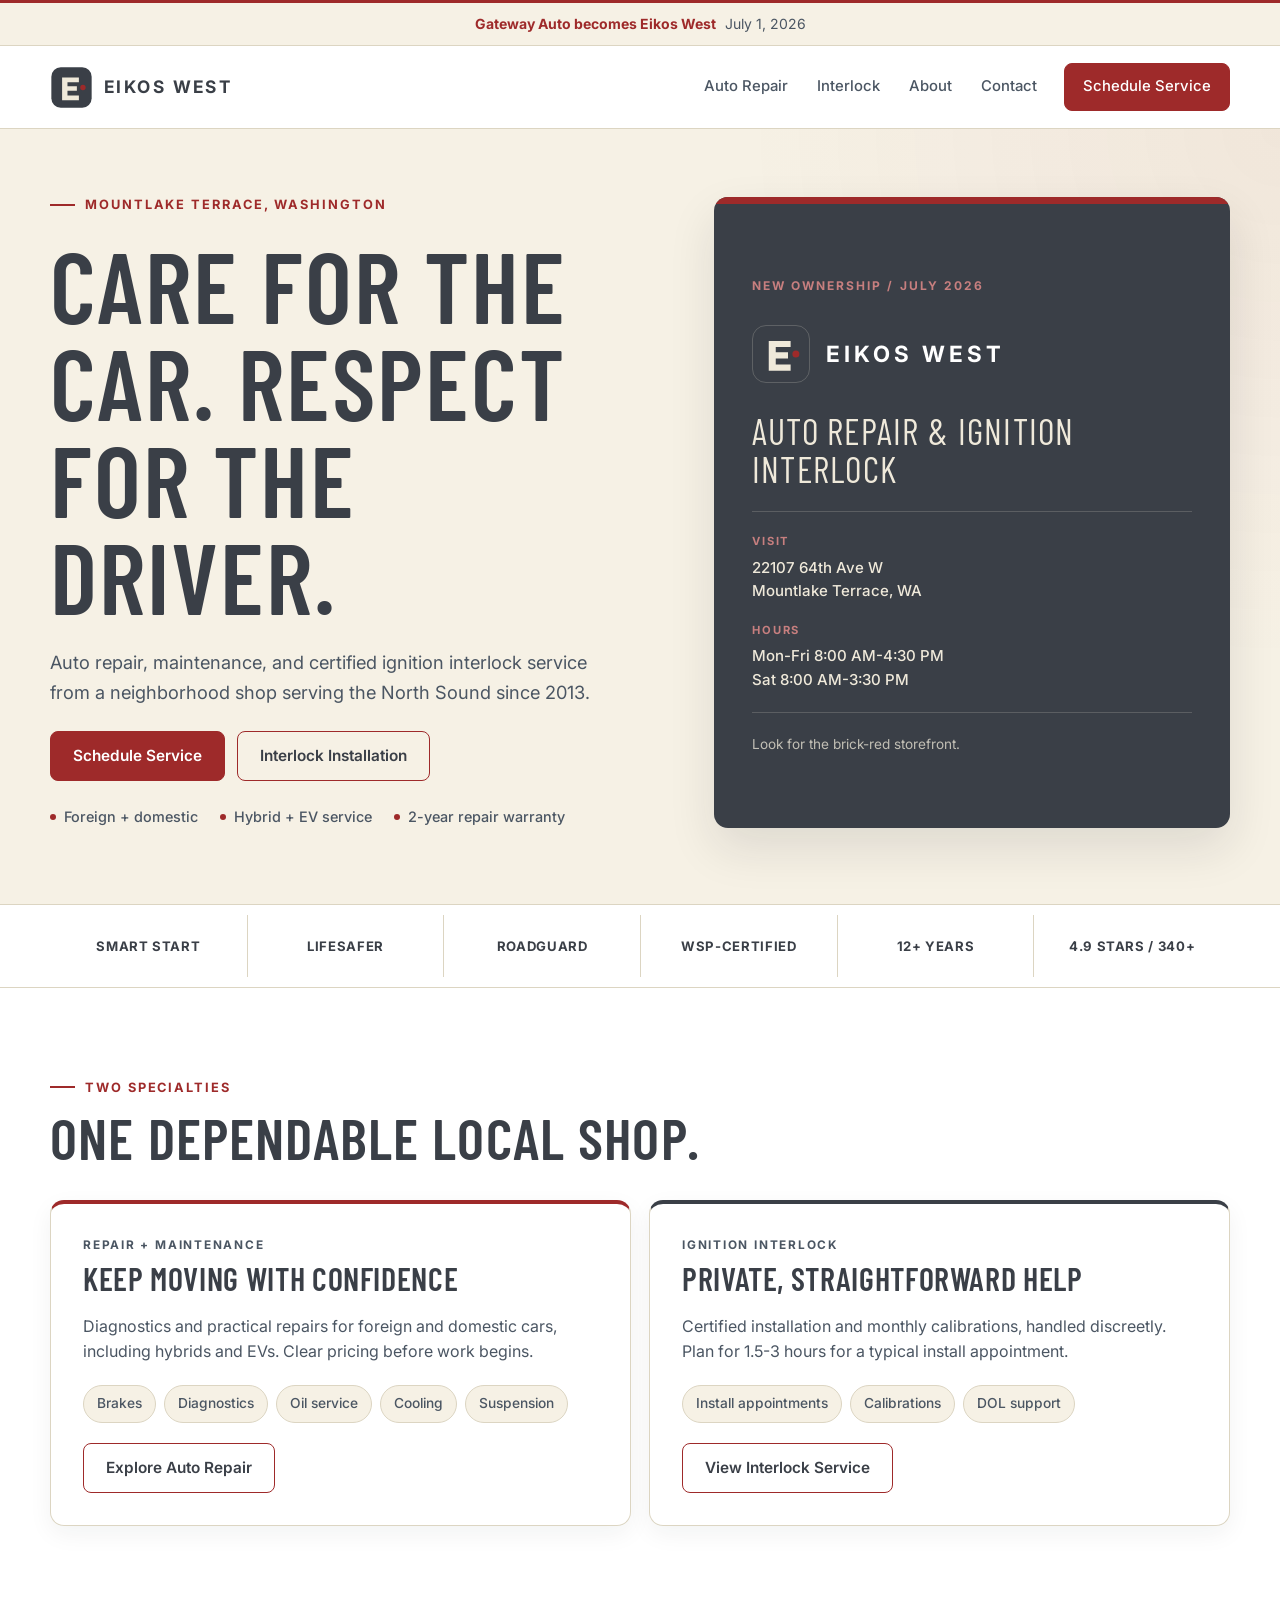
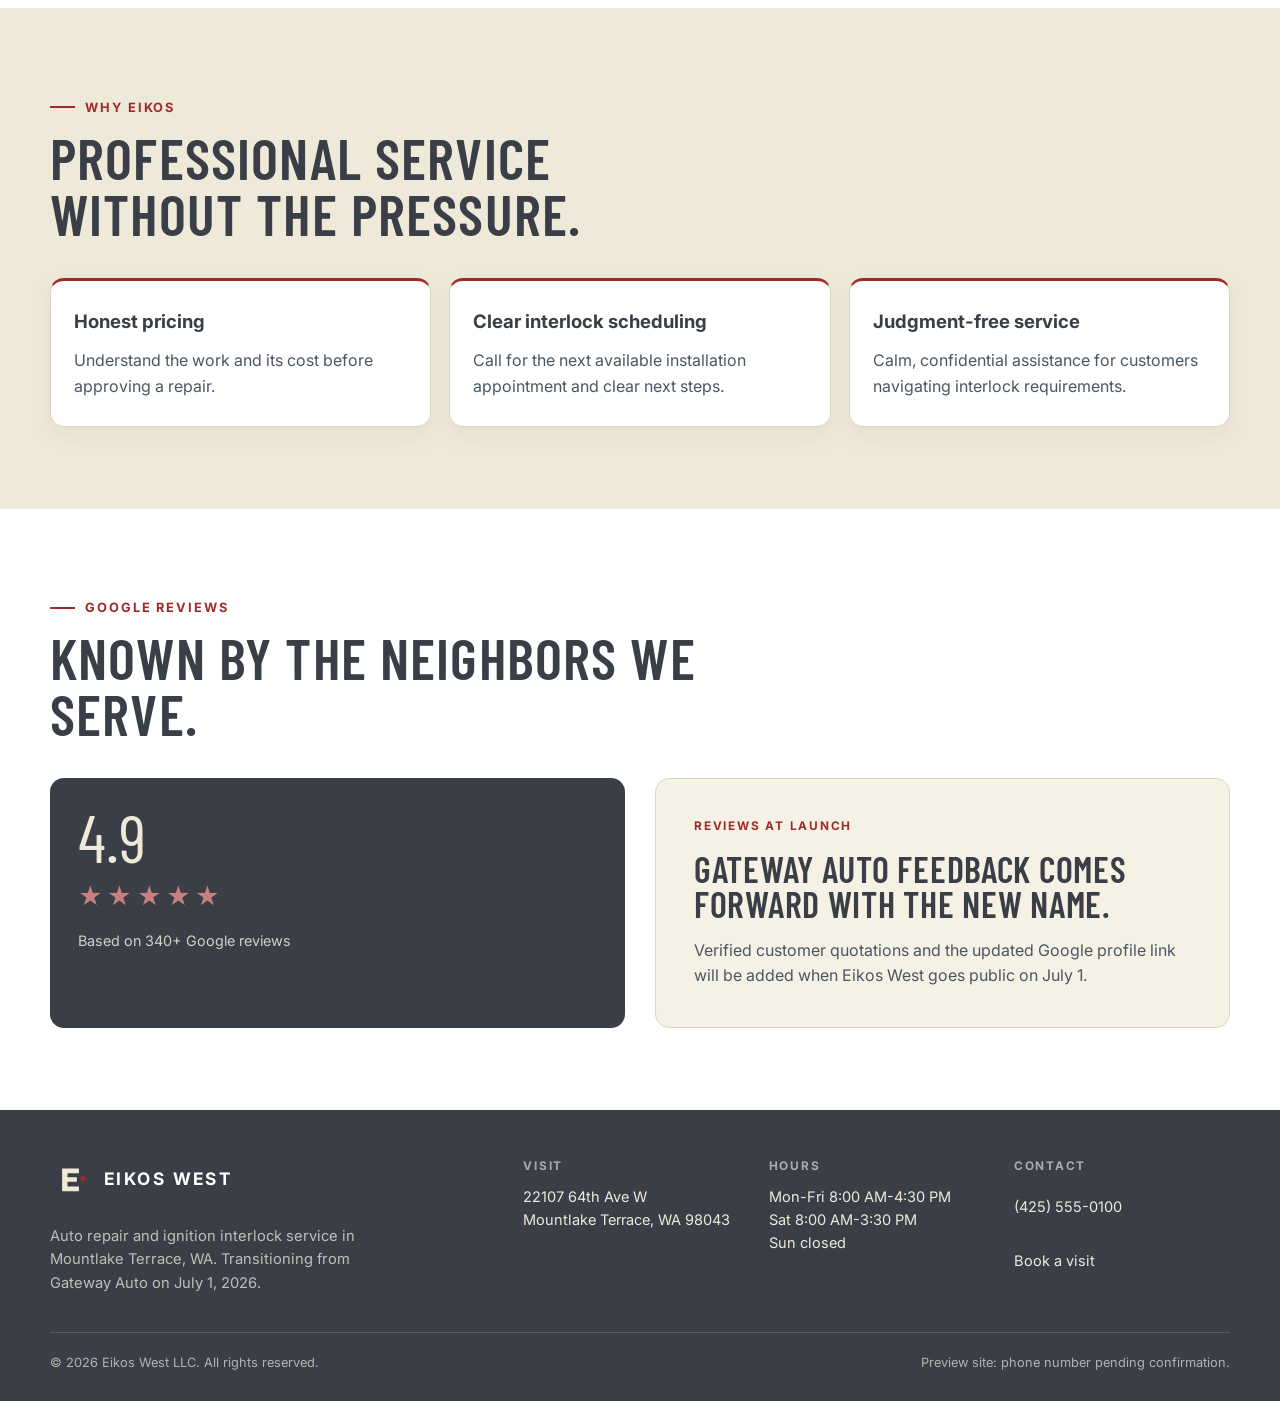
==== index.html @ 87d2647b "Build Eikos West website prototype" ====
<!doctype html>
<html lang="en">
  <head>
    <meta charset="utf-8">
    <meta name="viewport" content="width=device-width, initial-scale=1">
    <title>Eikos West | Auto Repair &amp; Ignition Interlock | Mountlake Terrace, WA</title>
    <meta name="description" content="Eikos West provides auto repair, maintenance, and certified ignition interlock installation in Mountlake Terrace, WA. Gateway Auto becomes Eikos West on July 1, 2026.">
    <link rel="icon" href="assets/brand/eikos-mark.svg" type="image/svg+xml">
    <link rel="preconnect" href="https://fonts.googleapis.com">
    <link rel="preconnect" href="https://fonts.gstatic.com" crossorigin>
    <link href="https://fonts.googleapis.com/css2?family=Barlow+Condensed:wght@500;600;700&amp;family=Inter:wght@400;500;600;700&amp;display=swap" rel="stylesheet">
    <link rel="stylesheet" href="assets/css/styles.css">
    <script src="assets/js/site.js" defer></script>
  </head>
  <body>
    <header class="site-header">
      <div class="transition-note">
        <div class="container"><strong>Gateway Auto becomes Eikos West</strong><span>July 1, 2026</span></div>
      </div>
      <div class="container header-row">
        <a class="brand" href="index.html" aria-label="Eikos West home">
          <img src="assets/brand/eikos-mark.svg" alt="">
          <span class="brand-word">EIKOS WEST</span>
        </a>
        <button class="menu-toggle" type="button" data-menu-toggle aria-controls="site-nav" aria-expanded="false">Menu</button>
        <nav class="site-nav" id="site-nav" data-site-nav aria-label="Primary navigation">
          <a href="services/index.html">Auto Repair</a>
          <a href="interlock/index.html">Interlock</a>
          <a href="about/index.html">About</a>
          <a href="contact/index.html">Contact</a>
          <a class="button" href="contact/index.html">Schedule Service</a>
        </nav>
      </div>
    </header>

    <main>
      <section class="hero">
        <div class="container hero-grid">
          <div class="hero-copy">
            <p class="eyebrow">Mountlake Terrace, Washington</p>
            <h1 class="display">Care for the car. Respect for the driver.</h1>
            <p class="hero-lead">Auto repair, maintenance, and certified ignition interlock service from a neighborhood shop serving the North Sound since 2013.</p>
            <div class="button-row">
              <a class="button" href="contact/index.html">Schedule Service</a>
              <a class="button button--secondary" href="interlock/index.html">Interlock Installation</a>
            </div>
            <div class="hero-meta" aria-label="Key information">
              <span>Foreign + domestic</span>
              <span>Hybrid + EV service</span>
              <span>2-year repair warranty</span>
            </div>
          </div>
          <aside class="shop-panel" aria-label="Eikos West location and hours">
            <p class="shop-panel-label">New ownership / July 2026</p>
            <div class="shop-panel-wordmark">
              <img src="assets/brand/eikos-mark.svg" alt="">
              <span>EIKOS WEST</span>
            </div>
            <p class="shop-panel-service">Auto Repair &amp; Ignition Interlock</p>
            <dl class="shop-panel-details">
              <div>
                <dt>Visit</dt>
                <dd>22107 64th Ave W<br>Mountlake Terrace, WA</dd>
              </div>
              <div>
                <dt>Hours</dt>
                <dd>Mon-Fri 8:00 AM-4:30 PM<br>Sat 8:00 AM-3:30 PM</dd>
              </div>
            </dl>
            <p class="shop-panel-note">Look for the brick-red storefront.</p>
          </aside>
        </div>
      </section>

      <section class="trust-bar" aria-label="Credentials and reputation">
        <div class="container trust-grid">
          <div class="trust-item">Smart Start</div>
          <div class="trust-item">LifeSafer</div>
          <div class="trust-item">RoadGuard</div>
          <div class="trust-item">WSP-Certified</div>
          <div class="trust-item">12+ Years</div>
          <div class="trust-item">4.9 Stars / 340+</div>
        </div>
      </section>

      <section class="section section--paper">
        <div class="container">
          <p class="eyebrow">Two specialties</p>
          <h2 class="display section-title">One dependable local shop.</h2>
          <div class="split-cards">
            <article class="service-card service-card--repair">
              <div>
                <p class="card-label">Repair + maintenance</p>
                <h3 class="display">Keep moving with confidence</h3>
              </div>
              <p>Diagnostics and practical repairs for foreign and domestic cars, including hybrids and EVs. Clear pricing before work begins.</p>
              <ul class="inline-list" aria-label="Repair services">
                <li>Brakes</li>
                <li>Diagnostics</li>
                <li>Oil service</li>
                <li>Cooling</li>
                <li>Suspension</li>
              </ul>
              <a class="button button--secondary" href="services/index.html">Explore Auto Repair</a>
            </article>
            <article class="service-card service-card--calm">
              <div>
                <p class="card-label">Ignition interlock</p>
                <h3 class="display">Private, straightforward help</h3>
              </div>
              <p>Certified installation and monthly calibrations, handled discreetly. Plan for 1.5-3 hours for a typical install appointment.</p>
              <ul class="inline-list" aria-label="Interlock service details">
                <li>Install appointments</li>
                <li>Calibrations</li>
                <li>DOL support</li>
              </ul>
              <a class="button button--secondary" href="interlock/index.html">View Interlock Service</a>
            </article>
          </div>
        </div>
      </section>

      <section class="section section--bone">
        <div class="container">
          <p class="eyebrow">Why Eikos</p>
          <h2 class="display section-title">Professional service without the pressure.</h2>
          <div class="values-grid">
            <article class="value">
              <h3>Honest pricing</h3>
              <p>Understand the work and its cost before approving a repair.</p>
            </article>
            <article class="value">
              <h3>Clear interlock scheduling</h3>
              <p>Call for the next available installation appointment and clear next steps.</p>
            </article>
            <article class="value">
              <h3>Judgment-free service</h3>
              <p>Calm, confidential assistance for customers navigating interlock requirements.</p>
            </article>
          </div>
        </div>
      </section>

      <section class="section section--paper">
        <div class="container">
          <p class="eyebrow">Google reviews</p>
          <h2 class="display section-title">Known by the neighbors we serve.</h2>
          <div class="review-layout">
            <div class="rating">
              <span class="rating-number">4.9</span>
              <span class="rating-stars" aria-label="4.9 out of 5 stars">&#9733;&#9733;&#9733;&#9733;&#9733;</span>
              <p>Based on 340+ Google reviews</p>
            </div>
            <!-- Add approved, verified customer quotes here after the listing transition. -->
            <aside class="review-ready">
              <p class="card-label">Reviews at launch</p>
              <h3 class="display">Gateway Auto feedback comes forward with the new name.</h3>
              <p>Verified customer quotations and the updated Google profile link will be added when Eikos West goes public on July 1.</p>
            </aside>
          </div>
        </div>
      </section>
    </main>

    <footer class="site-footer">
      <div class="container">
        <div class="footer-grid">
          <div class="footer-brand">
            <a class="brand" href="index.html" aria-label="Eikos West home">
              <img src="assets/brand/eikos-mark.svg" alt="">
              <span class="brand-word">EIKOS WEST</span>
            </a>
            <p>Auto repair and ignition interlock service in Mountlake Terrace, WA. Transitioning from Gateway Auto on July 1, 2026.</p>
          </div>
          <div class="footer-links">
            <div class="footer-group">
              <h2>Visit</h2>
              <p>22107 64th Ave W<br>Mountlake Terrace, WA 98043</p>
            </div>
            <div class="footer-group">
              <h2>Hours</h2>
              <p>Mon-Fri 8:00 AM-4:30 PM<br>Sat 8:00 AM-3:30 PM<br>Sun closed</p>
            </div>
            <div class="footer-group">
              <h2>Contact</h2>
              <a href="tel:+14255550100">(425) 555-0100</a>
              <a href="contact/index.html">Book a visit</a>
            </div>
          </div>
        </div>
        <div class="footer-bottom">
          <span>&copy; 2026 Eikos West LLC. All rights reserved.</span>
          <span>Preview site: phone number pending confirmation.</span>
        </div>
      </div>
    </footer>
  </body>
</html>
---- assets/css/styles.css ----
:root {
  --slate: #3a3f47;
  --slate-light: #474d56;
  --heritage: #9e2a2a;
  --heritage-deep: #761818;
  --heritage-tint: #c77f7f;
  --bone: #efe9da;
  --bone-light: #f6f1e5;
  --paper: #ffffff;
  --ink: #1a1f26;
  --ink-soft: #4b5663;
  --line: #dcd5c2;
  --line-strong: #cbc1aa;
  --display: "Barlow Condensed", "Arial Narrow", Arial, sans-serif;
  --body: "Inter", Arial, sans-serif;
  --shadow: 0 20px 48px rgba(26, 31, 38, 0.11);
  --shadow-soft: 0 8px 24px rgba(26, 31, 38, 0.055);
  --max: 1180px;
  --radius: 14px;
  --radius-small: 8px;
}

*,
*::before,
*::after {
  box-sizing: border-box;
}

html {
  scroll-behavior: smooth;
}

body {
  margin: 0;
  min-width: 320px;
  background: var(--paper);
  color: var(--ink);
  font-family: var(--body);
  font-size: 16px;
  line-height: 1.6;
}

img {
  display: block;
  max-width: 100%;
}

a {
  color: inherit;
  text-decoration: none;
}

p,
h1,
h2,
h3,
ul,
ol {
  margin: 0;
}

ul,
ol {
  padding: 0;
  list-style: none;
}

button {
  border: 0;
  background: none;
  color: inherit;
  font: inherit;
}

a:focus-visible,
button:focus-visible,
summary:focus-visible,
iframe:focus-visible {
  outline: 3px solid var(--heritage);
  outline-offset: 3px;
}

.container {
  width: min(calc(100% - 40px), var(--max));
  margin: 0 auto;
}

.eyebrow {
  display: inline-flex;
  align-items: center;
  gap: 10px;
  color: var(--heritage);
  font-size: 0.8rem;
  font-weight: 700;
  letter-spacing: 0.15em;
  line-height: 1.2;
  text-transform: uppercase;
}

.eyebrow::before {
  width: 25px;
  height: 2px;
  content: "";
  background: var(--heritage);
}

.display {
  font-family: var(--display);
  font-weight: 600;
  letter-spacing: 0.02em;
  line-height: 0.97;
  text-transform: uppercase;
}

.section-title {
  max-width: 680px;
  margin-top: 14px;
  color: var(--slate);
  font-size: clamp(2.25rem, 4.5vw, 3.6rem);
}

.section-intro {
  max-width: 660px;
  margin-top: 18px;
  color: var(--ink-soft);
  font-size: 1.02rem;
}

.button-row {
  display: flex;
  flex-wrap: wrap;
  gap: 12px;
}

.button {
  display: inline-flex;
  min-height: 50px;
  align-items: center;
  justify-content: center;
  gap: 10px;
  padding: 12px 22px;
  border: 1px solid var(--heritage);
  border-radius: var(--radius-small);
  background: var(--heritage);
  color: var(--paper);
  font-size: 0.96rem;
  font-weight: 600;
  transition: background 180ms ease, border-color 180ms ease, color 180ms ease;
}

.button:hover {
  border-color: var(--heritage-deep);
  background: var(--heritage-deep);
}

.button--secondary {
  background: transparent;
  color: var(--slate);
}

.button--secondary:hover {
  color: var(--paper);
}

.button--light {
  border-color: var(--line);
  background: var(--paper);
  color: var(--slate);
}

.button--light:hover {
  border-color: var(--slate);
  background: var(--slate);
  color: var(--paper);
}

.button--disabled {
  border-color: var(--line);
  background: var(--bone);
  color: var(--ink-soft);
}

.site-header {
  position: sticky;
  z-index: 20;
  top: 0;
  border-bottom: 1px solid var(--line);
  background: rgba(255, 255, 255, 0.96);
  backdrop-filter: blur(12px);
}

.transition-note {
  border-top: 3px solid var(--heritage);
  border-bottom: 1px solid var(--line);
  background: var(--bone-light);
  color: var(--ink-soft);
  font-size: 0.875rem;
  text-align: center;
}

.transition-note .container {
  display: flex;
  min-height: 42px;
  align-items: center;
  justify-content: center;
  flex-wrap: wrap;
  gap: 9px;
  padding: 8px 0;
}

.transition-note strong {
  color: var(--heritage);
}

.header-row {
  display: flex;
  min-height: 76px;
  align-items: center;
  justify-content: space-between;
  gap: 18px;
}

.brand {
  display: inline-flex;
  align-items: center;
  gap: 11px;
  color: var(--slate);
}

.brand img {
  width: 43px;
  height: 43px;
}

.brand-word {
  font-size: 1.08rem;
  font-weight: 700;
  letter-spacing: 0.14em;
  white-space: nowrap;
}

.menu-toggle {
  display: inline-flex;
  min-width: 48px;
  min-height: 48px;
  align-items: center;
  justify-content: center;
  border: 1px solid var(--line);
  border-radius: var(--radius-small);
  color: var(--slate);
  font-size: 0.9rem;
  font-weight: 600;
}

.site-nav {
  display: none;
  position: absolute;
  top: calc(100% + 1px);
  right: 0;
  left: 0;
  flex-direction: column;
  gap: 5px;
  padding: 13px 20px 20px;
  border-bottom: 1px solid var(--line);
  background: var(--bone-light);
}

.site-nav.is-open {
  display: flex;
}

.site-nav a {
  display: flex;
  min-height: 48px;
  align-items: center;
  padding: 4px 12px;
  border-radius: var(--radius-small);
  color: var(--ink-soft);
  font-size: 0.93rem;
  font-weight: 500;
}

.site-nav a:not(.button):hover,
.site-nav a[aria-current="page"] {
  background: var(--bone);
  color: var(--heritage);
}

.site-nav .button {
  margin-top: 5px;
  color: var(--paper);
}

.hero {
  padding: 52px 0 66px;
  background:
    radial-gradient(circle at 100% 0%, rgba(158, 42, 42, 0.055), transparent 36%),
    var(--bone-light);
}

.hero-grid {
  display: grid;
  gap: 38px;
}

.hero-copy {
  display: grid;
  align-content: center;
  gap: 24px;
}

.hero h1 {
  max-width: 760px;
  color: var(--slate);
  font-size: clamp(3.4rem, 11vw, 6.25rem);
}

.hero-lead {
  max-width: 555px;
  color: var(--ink-soft);
  font-size: clamp(1.03rem, 2vw, 1.14rem);
}

.hero-meta {
  display: flex;
  flex-wrap: wrap;
  gap: 12px 22px;
  color: var(--ink-soft);
  font-size: 0.9rem;
  font-weight: 500;
}

.hero-meta span {
  display: flex;
  align-items: center;
  gap: 8px;
}

.hero-meta span::before {
  width: 6px;
  height: 6px;
  border-radius: 999px;
  content: "";
  background: var(--heritage);
}

.shop-panel {
  position: relative;
  overflow: hidden;
  display: grid;
  align-content: start;
  gap: 21px;
  padding: clamp(29px, 6vw, 38px);
  border-radius: var(--radius);
  background: var(--slate);
  color: var(--bone);
  box-shadow: var(--shadow);
}

.shop-panel::before {
  position: absolute;
  top: 0;
  right: 0;
  left: 0;
  height: 7px;
  content: "";
  background: var(--heritage);
}

.shop-panel-label {
  margin-top: 7px;
  color: var(--heritage-tint);
  font-size: 0.75rem;
  font-weight: 700;
  letter-spacing: 0.17em;
  text-transform: uppercase;
}

.shop-panel-wordmark {
  display: flex;
  align-items: center;
  gap: 16px;
  padding-block: 8px;
}

.shop-panel-wordmark img {
  width: 58px;
  height: 58px;
  border: 1px solid rgba(239, 233, 218, 0.2);
  border-radius: 14px;
}

.shop-panel-wordmark span {
  color: var(--paper);
  font-size: clamp(1.15rem, 4vw, 1.4rem);
  font-weight: 700;
  letter-spacing: 0.18em;
}

.shop-panel-service {
  color: var(--bone);
  font-family: var(--display);
  font-size: clamp(1.7rem, 4.5vw, 2.25rem);
  letter-spacing: 0.035em;
  line-height: 1.06;
  text-transform: uppercase;
}

.shop-panel-details {
  display: grid;
  gap: 19px;
  margin: 2px 0 0;
  padding: 21px 0;
  border-block: 1px solid rgba(239, 233, 218, 0.18);
}

.shop-panel-details div {
  display: grid;
  gap: 5px;
}

.shop-panel-details dt {
  color: var(--heritage-tint);
  font-size: 0.7rem;
  font-weight: 700;
  letter-spacing: 0.17em;
  text-transform: uppercase;
}

.shop-panel-details dd {
  margin: 0;
  color: var(--bone);
  font-size: 0.94rem;
  font-weight: 500;
  line-height: 1.55;
}

.shop-panel-note {
  color: rgba(239, 233, 218, 0.75);
  font-size: 0.85rem;
}

.trust-bar {
  border-block: 1px solid var(--line);
  background: var(--paper);
}

.trust-grid {
  display: grid;
  grid-template-columns: repeat(2, minmax(0, 1fr));
  gap: 0;
  padding: 10px 0;
}

.trust-item {
  display: grid;
  min-height: 62px;
  place-items: center;
  padding: 10px 7px;
  color: var(--slate);
  font-size: 0.82rem;
  font-weight: 700;
  letter-spacing: 0.05em;
  text-align: center;
  text-transform: uppercase;
}

.section {
  padding: 66px 0;
}

.section--paper {
  background: var(--paper);
}

.section--bone {
  background: var(--bone);
}

.split-cards {
  display: grid;
  gap: 18px;
  margin-top: 34px;
}

.service-card {
  display: grid;
  grid-template-rows: auto 1fr auto auto;
  gap: 20px;
  padding: clamp(25px, 5vw, 32px);
  border: 1px solid var(--line);
  border-radius: var(--radius);
  background: var(--paper);
  box-shadow: var(--shadow-soft);
}

.service-card--calm {
  border-top: 4px solid var(--slate);
}

.service-card--repair {
  border-top: 4px solid var(--heritage);
}

.card-label {
  color: var(--heritage);
  font-size: 0.74rem;
  font-weight: 700;
  letter-spacing: 0.15em;
  text-transform: uppercase;
}

.service-card h3 {
  margin-top: 8px;
  color: var(--slate);
  font-size: 2rem;
}

.service-card p {
  color: var(--ink-soft);
}

.service-card .button {
  justify-self: start;
}

.inline-list {
  display: flex;
  flex-wrap: wrap;
  align-content: start;
  gap: 8px;
}

.inline-list li,
.chip {
  display: inline-flex;
  min-height: 38px;
  align-items: center;
  justify-content: center;
  padding: 7px 13px;
  border: 1px solid var(--line);
  border-radius: 999px;
  background: var(--bone-light);
  color: var(--ink-soft);
  font-size: 0.86rem;
  font-weight: 500;
  line-height: 1.15;
  text-align: center;
}

.values-grid {
  display: grid;
  gap: 18px;
  margin-top: 36px;
}

.value {
  display: grid;
  gap: 12px;
  padding: 26px 23px;
  border: 1px solid var(--line);
  border-top: 3px solid var(--heritage);
  border-radius: var(--radius);
  background: var(--paper);
  box-shadow: var(--shadow-soft);
}

.value h3 {
  color: var(--slate);
  font-size: 1.16rem;
}

.value p {
  color: var(--ink-soft);
}

.review-layout {
  display: grid;
  gap: 30px;
  margin-top: 36px;
}

.rating {
  display: grid;
  align-content: start;
  gap: 12px;
  padding: 28px;
  border-radius: var(--radius);
  background: var(--slate);
  color: var(--bone);
}

.rating-number {
  font-family: var(--display);
  font-size: 4.2rem;
  line-height: 0.9;
}

.rating-stars {
  color: var(--heritage-tint);
  font-size: 1.5rem;
  letter-spacing: 0.18em;
}

.rating p {
  color: rgba(239, 233, 218, 0.85);
  font-size: 0.9rem;
}

.review-ready {
  display: grid;
  align-content: center;
  gap: 16px;
  padding: clamp(27px, 5vw, 38px);
  border: 1px solid var(--line);
  border-radius: var(--radius);
  background: var(--bone-light);
}

.review-ready h3 {
  max-width: 530px;
  color: var(--slate);
  font-size: clamp(1.75rem, 4vw, 2.25rem);
}

.review-ready p:last-child {
  max-width: 560px;
  color: var(--ink-soft);
}

.page-hero {
  padding: clamp(50px, 8vw, 68px) 0;
  border-bottom: 1px solid var(--line);
  background:
    radial-gradient(circle at 100% 0%, rgba(158, 42, 42, 0.05), transparent 32%),
    var(--bone);
}

.page-hero-grid {
  display: grid;
  gap: 31px;
  align-items: center;
}

.page-hero h1 {
  max-width: 760px;
  margin-top: 17px;
  color: var(--slate);
  font-size: clamp(3rem, 9vw, 5.1rem);
}

.page-hero p {
  max-width: 630px;
  margin-top: 18px;
  color: var(--ink-soft);
  font-size: 1.04rem;
}

.page-hero-actions {
  display: grid;
  gap: 12px;
}

.page-hero-actions > .button {
  width: 100%;
}

.stat-card {
  display: grid;
  gap: 5px;
  padding: 22px;
  border: 1px solid var(--line);
  border-left: 4px solid var(--heritage);
  border-radius: var(--radius-small);
  background: var(--paper);
  box-shadow: var(--shadow-soft);
}

.stat-card strong {
  color: var(--slate);
  font-family: var(--display);
  font-size: 2.1rem;
  font-weight: 600;
  line-height: 1;
  text-transform: uppercase;
}

.stat-card span {
  color: var(--ink-soft);
  font-size: 0.88rem;
}

.feature-grid,
.repair-grid {
  display: grid;
  gap: 17px;
  margin-top: 36px;
}

.feature-card {
  display: grid;
  gap: 11px;
  padding: 25px 22px;
  border: 1px solid var(--line);
  border-radius: var(--radius-small);
  background: var(--paper);
  box-shadow: var(--shadow-soft);
}

.feature-card h3 {
  color: var(--slate);
  font-size: 1.12rem;
}

.feature-card p {
  color: var(--ink-soft);
}

.repair-list {
  display: grid;
  gap: 13px;
  margin-top: 34px;
}

.repair-list article {
  display: grid;
  gap: 8px;
  padding: 23px 22px;
  border: 1px solid var(--line);
  border-radius: var(--radius-small);
  background: var(--bone-light);
}

.repair-list h3 {
  color: var(--slate);
  font-size: 1.07rem;
}

.repair-list p {
  color: var(--ink-soft);
}

.cta-panel {
  display: grid;
  gap: 25px;
  padding: clamp(28px, 5vw, 45px);
  border-radius: var(--radius);
  background: var(--slate);
  color: var(--bone);
}

.cta-panel h2 {
  color: var(--paper);
  font-size: clamp(2.2rem, 5vw, 3rem);
}

.cta-panel p {
  max-width: 620px;
  margin-top: 12px;
  color: rgba(239, 233, 218, 0.82);
}

.cta-panel .button--secondary {
  border-color: rgba(239, 233, 218, 0.55);
  color: var(--paper);
}

.calm-hero {
  background:
    radial-gradient(circle at 100% 0%, rgba(58, 63, 71, 0.045), transparent 34%),
    var(--paper);
}

.calm-hero .eyebrow {
  color: var(--slate);
}

.calm-hero .eyebrow::before {
  background: var(--slate);
}

.interlock-badges {
  border-bottom: 1px solid var(--line);
  background: var(--bone);
}

.badge-row {
  display: flex;
  flex-wrap: wrap;
  gap: 10px;
  padding: 19px 0;
}

.badge {
  display: inline-flex;
  min-height: 44px;
  align-items: center;
  padding: 8px 15px;
  border: 1px solid var(--line);
  border-radius: 999px;
  background: var(--bone-light);
  color: var(--slate);
  font-size: 0.87rem;
  font-weight: 600;
}

.steps {
  display: grid;
  gap: 15px;
  margin-top: 34px;
  counter-reset: steps;
}

.step {
  display: grid;
  grid-template-columns: 48px 1fr;
  gap: 15px;
  padding: 23px;
  border: 1px solid var(--line);
  border-radius: var(--radius-small);
  background: var(--paper);
  box-shadow: var(--shadow-soft);
}

.step::before {
  display: grid;
  width: 42px;
  height: 42px;
  place-items: center;
  border-radius: 50%;
  content: counter(steps, decimal-leading-zero);
  counter-increment: steps;
  background: var(--slate);
  color: var(--paper);
  font-family: var(--display);
  font-size: 1.15rem;
  font-weight: 600;
}

.step h3 {
  color: var(--slate);
  font-size: 1.06rem;
}

.step p {
  margin-top: 5px;
  color: var(--ink-soft);
  font-size: 0.93rem;
}

.pricing-grid {
  display: grid;
  gap: 17px;
  margin-top: 32px;
}

.pricing-card {
  display: grid;
  gap: 10px;
  padding: 24px;
  border: 1px solid var(--line);
  border-radius: var(--radius-small);
  background: var(--paper);
  box-shadow: var(--shadow-soft);
}

.pricing-card span {
  color: var(--heritage);
  font-size: 0.75rem;
  font-weight: 700;
  letter-spacing: 0.14em;
  text-transform: uppercase;
}

.pricing-card h3 {
  color: var(--slate);
  font-size: 1.1rem;
}

.pricing-card p {
  color: var(--ink-soft);
}

.paperwork-grid,
.location-grid,
.contact-grid,
.story-grid {
  display: grid;
  gap: 31px;
  align-items: start;
}

.check-list {
  display: grid;
  gap: 13px;
  margin-top: 27px;
}

.check-list li {
  display: grid;
  grid-template-columns: 22px 1fr;
  gap: 12px;
  color: var(--ink-soft);
}

.check-list li::before {
  color: var(--heritage);
  content: "+";
  font-weight: 700;
}

.privacy-panel {
  display: grid;
  gap: 13px;
  padding: 27px;
  border: 1px solid var(--line);
  border-radius: var(--radius);
  background: var(--bone-light);
}

.privacy-panel h3 {
  color: var(--slate);
  font-size: 1.15rem;
}

.privacy-panel p {
  color: var(--ink-soft);
}

.faq {
  display: grid;
  gap: 10px;
  margin-top: 33px;
}

.faq details {
  border: 1px solid var(--line);
  border-radius: var(--radius-small);
  background: var(--paper);
  overflow: hidden;
}

.faq summary {
  display: flex;
  min-height: 56px;
  align-items: center;
  justify-content: space-between;
  gap: 20px;
  padding: 15px 20px;
  color: var(--slate);
  cursor: pointer;
  font-weight: 600;
  list-style: none;
}

.faq summary::-webkit-details-marker {
  display: none;
}

.faq summary::after {
  content: "+";
  color: var(--heritage);
  font-size: 1.2rem;
}

.faq details[open] summary::after {
  content: "-";
}

.faq details p {
  padding: 0 20px 20px;
  color: var(--ink-soft);
}

.map-frame {
  overflow: hidden;
  min-height: 340px;
  border: 1px solid var(--line);
  border-radius: var(--radius);
  background: var(--bone);
}

.map-frame iframe {
  display: block;
  width: 100%;
  height: 340px;
  border: 0;
}

.chips {
  display: flex;
  flex-wrap: wrap;
  gap: 9px;
  margin-top: 26px;
}

.timeline {
  display: grid;
  gap: 0;
  border-left: 2px solid var(--line);
}

.timeline-item {
  position: relative;
  display: grid;
  gap: 9px;
  padding: 0 0 29px 29px;
}

.timeline-item::before {
  position: absolute;
  top: 6px;
  left: -7px;
  width: 12px;
  height: 12px;
  border-radius: 50%;
  content: "";
  background: var(--heritage);
}

.timeline-item:last-child {
  padding-bottom: 0;
}

.timeline-item span {
  color: var(--heritage);
  font-size: 0.79rem;
  font-weight: 700;
  letter-spacing: 0.13em;
  text-transform: uppercase;
}

.timeline-item h3 {
  color: var(--slate);
  font-size: 1.15rem;
}

.timeline-item p {
  color: var(--ink-soft);
}

.promise {
  display: grid;
  gap: 12px;
  padding: 31px;
  border-left: 4px solid var(--heritage);
  border-radius: var(--radius-small);
  background: var(--paper);
}

.promise h3 {
  color: var(--slate);
  font-size: 1.35rem;
}

.promise p {
  color: var(--ink-soft);
}

.contact-cards {
  display: grid;
  gap: 13px;
}

.contact-card {
  display: grid;
  gap: 5px;
  padding: 21px;
  border: 1px solid var(--line);
  border-radius: var(--radius-small);
  background: var(--paper);
}

.contact-card span {
  color: var(--ink-soft);
  font-size: 0.78rem;
  font-weight: 700;
  letter-spacing: 0.14em;
  text-transform: uppercase;
}

.contact-card strong,
.contact-card a {
  color: var(--slate);
  font-size: 1rem;
  font-weight: 600;
}

.contact-card a:hover {
  color: var(--heritage);
}

.booking-note {
  display: grid;
  gap: 5px;
  padding: 17px 19px;
  border: 1px solid var(--line);
  border-radius: var(--radius-small);
  background: var(--paper);
}

.booking-note strong {
  color: var(--slate);
  font-size: 0.95rem;
}

.page-hero .booking-note p {
  margin: 0;
  color: var(--ink-soft);
  font-size: 0.9rem;
}

.note {
  color: var(--ink-soft);
  font-size: 0.875rem;
}

.site-footer {
  padding: 47px 0 27px;
  background: var(--slate);
  color: var(--bone);
}

.footer-grid {
  display: grid;
  gap: 34px;
}

.footer-brand .brand {
  color: var(--paper);
}

.footer-brand p {
  max-width: 340px;
  margin-top: 17px;
  color: rgba(239, 233, 218, 0.75);
  font-size: 0.92rem;
}

.footer-links {
  display: grid;
  gap: 29px;
}

.footer-group {
  display: grid;
  align-content: start;
  gap: 10px;
}

.footer-group h2 {
  color: rgba(239, 233, 218, 0.64);
  font-size: 0.74rem;
  font-weight: 700;
  letter-spacing: 0.15em;
  text-transform: uppercase;
}

.footer-group a,
.footer-group p {
  color: var(--bone);
  font-size: 0.91rem;
}

.footer-group a {
  display: flex;
  min-height: 44px;
  align-items: center;
}

.footer-group a:hover {
  color: var(--paper);
  text-decoration: underline;
  text-decoration-color: var(--heritage-tint);
  text-underline-offset: 4px;
}

.footer-bottom {
  display: flex;
  flex-wrap: wrap;
  justify-content: space-between;
  gap: 12px;
  margin-top: 37px;
  padding-top: 20px;
  border-top: 1px solid rgba(220, 213, 194, 0.18);
  color: rgba(239, 233, 218, 0.68);
  font-size: 0.8rem;
}

@media (min-width: 720px) {
  .container {
    width: min(calc(100% - 64px), var(--max));
  }

  .trust-grid {
    grid-template-columns: repeat(3, minmax(0, 1fr));
  }

  .trust-item:not(:nth-child(3n + 1)) {
    border-left: 1px solid var(--line);
  }

  .split-cards,
  .review-layout,
  .page-hero-grid,
  .paperwork-grid,
  .location-grid,
  .contact-grid,
  .story-grid {
    grid-template-columns: repeat(2, minmax(0, 1fr));
  }

  .values-grid,
  .feature-grid,
  .pricing-grid {
    grid-template-columns: repeat(3, minmax(0, 1fr));
  }

  .repair-grid {
    grid-template-columns: repeat(2, minmax(0, 1fr));
  }

  .repair-list {
    grid-template-columns: repeat(2, minmax(0, 1fr));
  }

  .repair-list article:last-child {
    grid-column: 1 / -1;
  }

  .steps {
    grid-template-columns: repeat(4, minmax(0, 1fr));
  }

  .step {
    grid-template-columns: 1fr;
  }

  .footer-grid {
    grid-template-columns: 1.15fr 1.85fr;
  }

  .footer-links {
    grid-template-columns: repeat(3, minmax(0, 1fr));
  }
}

@media (min-width: 960px) {
  .header-row {
    min-height: 82px;
  }

  .menu-toggle {
    display: none;
  }

  .site-nav {
    display: flex;
    position: static;
    flex-direction: row;
    align-items: center;
    gap: 5px;
    padding: 0;
    border: 0;
    background: transparent;
  }

  .site-nav .button {
    margin: 0 0 0 10px;
    padding-inline: 18px;
  }

  .hero {
    padding: 68px 0 76px;
  }

  .hero-grid {
    grid-template-columns: minmax(455px, 1.08fr) minmax(380px, 0.92fr);
    gap: 58px;
  }

  .shop-panel {
    min-height: 500px;
    align-content: center;
  }

  .trust-grid {
    grid-template-columns: repeat(6, minmax(0, 1fr));
  }

  .trust-item:not(:first-child) {
    border-left: 1px solid var(--line);
  }

  .section {
    padding: 82px 0;
  }

  .repair-list {
    grid-template-columns: repeat(3, minmax(0, 1fr));
  }

  .repair-list article:last-child {
    grid-column: auto;
  }
}

@media (prefers-reduced-motion: reduce) {
  *,
  *::before,
  *::after {
    scroll-behavior: auto;
    transition-duration: 1ms !important;
  }
}
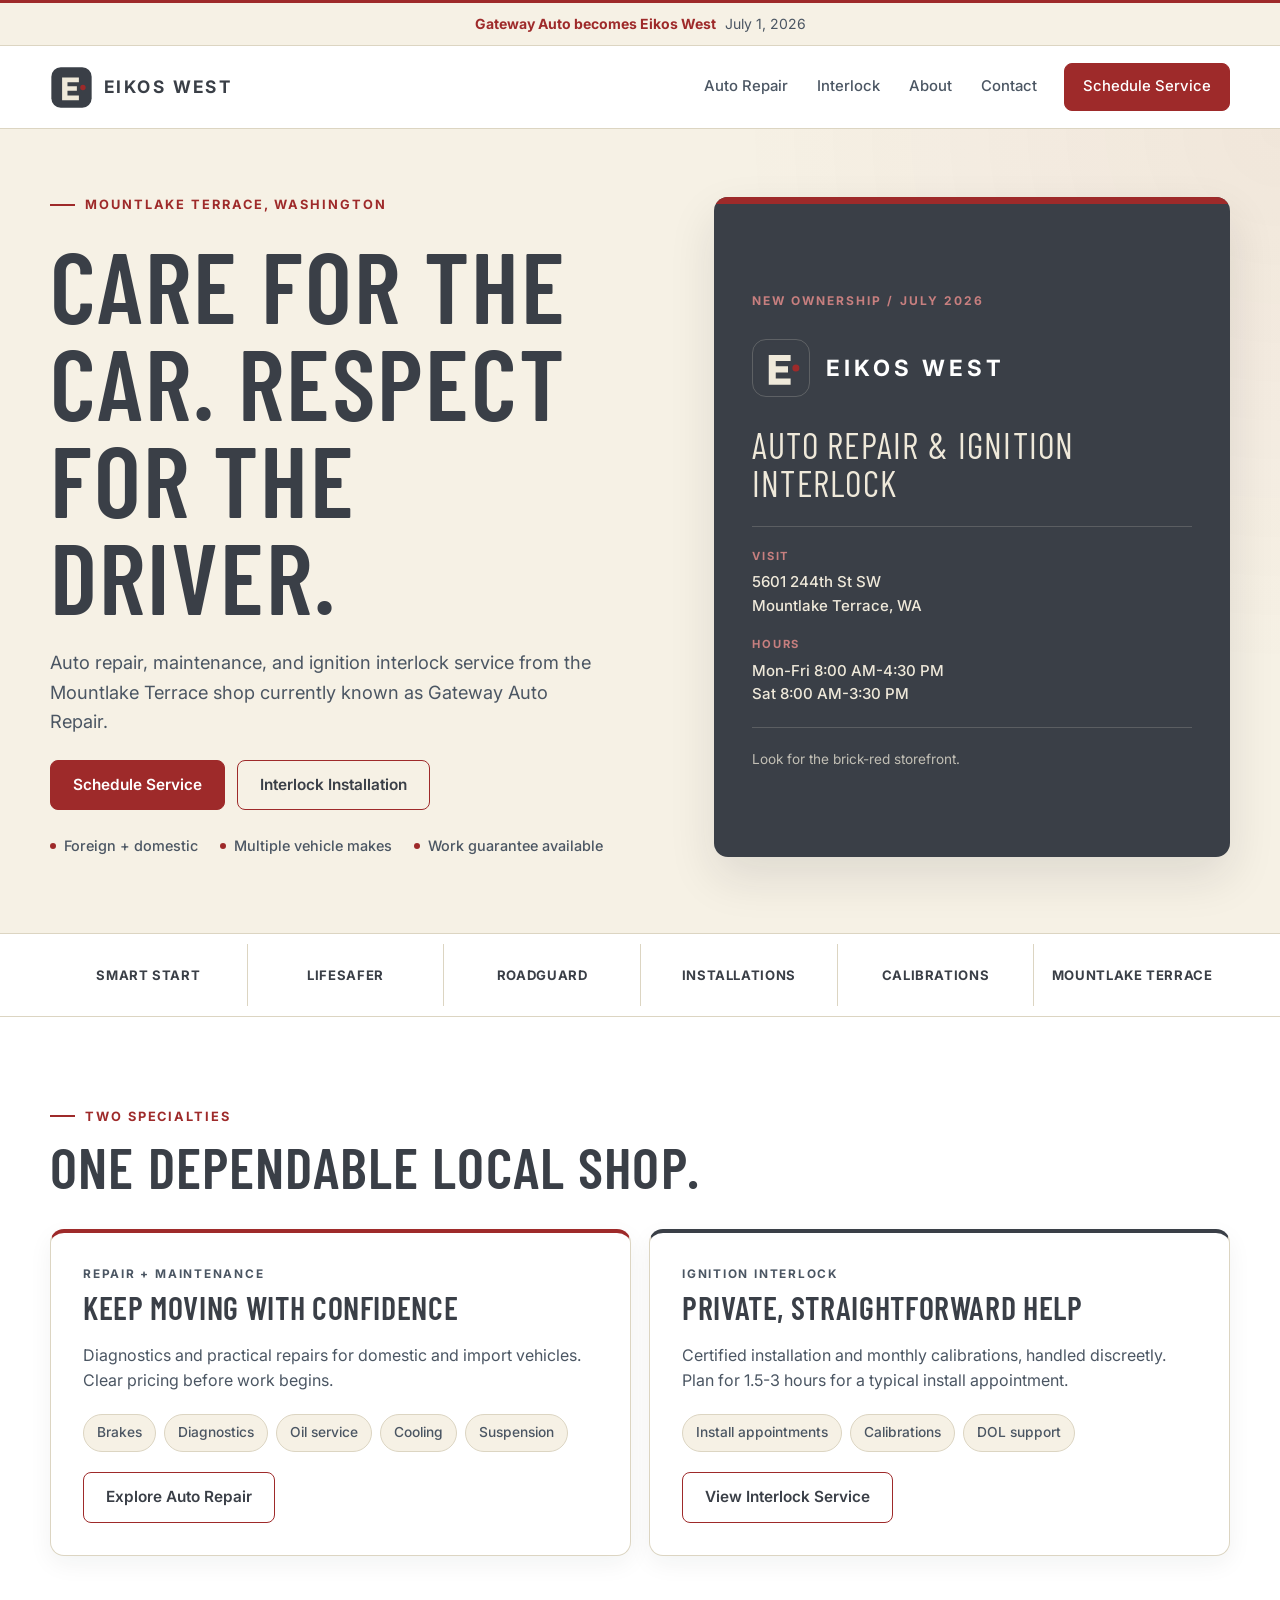
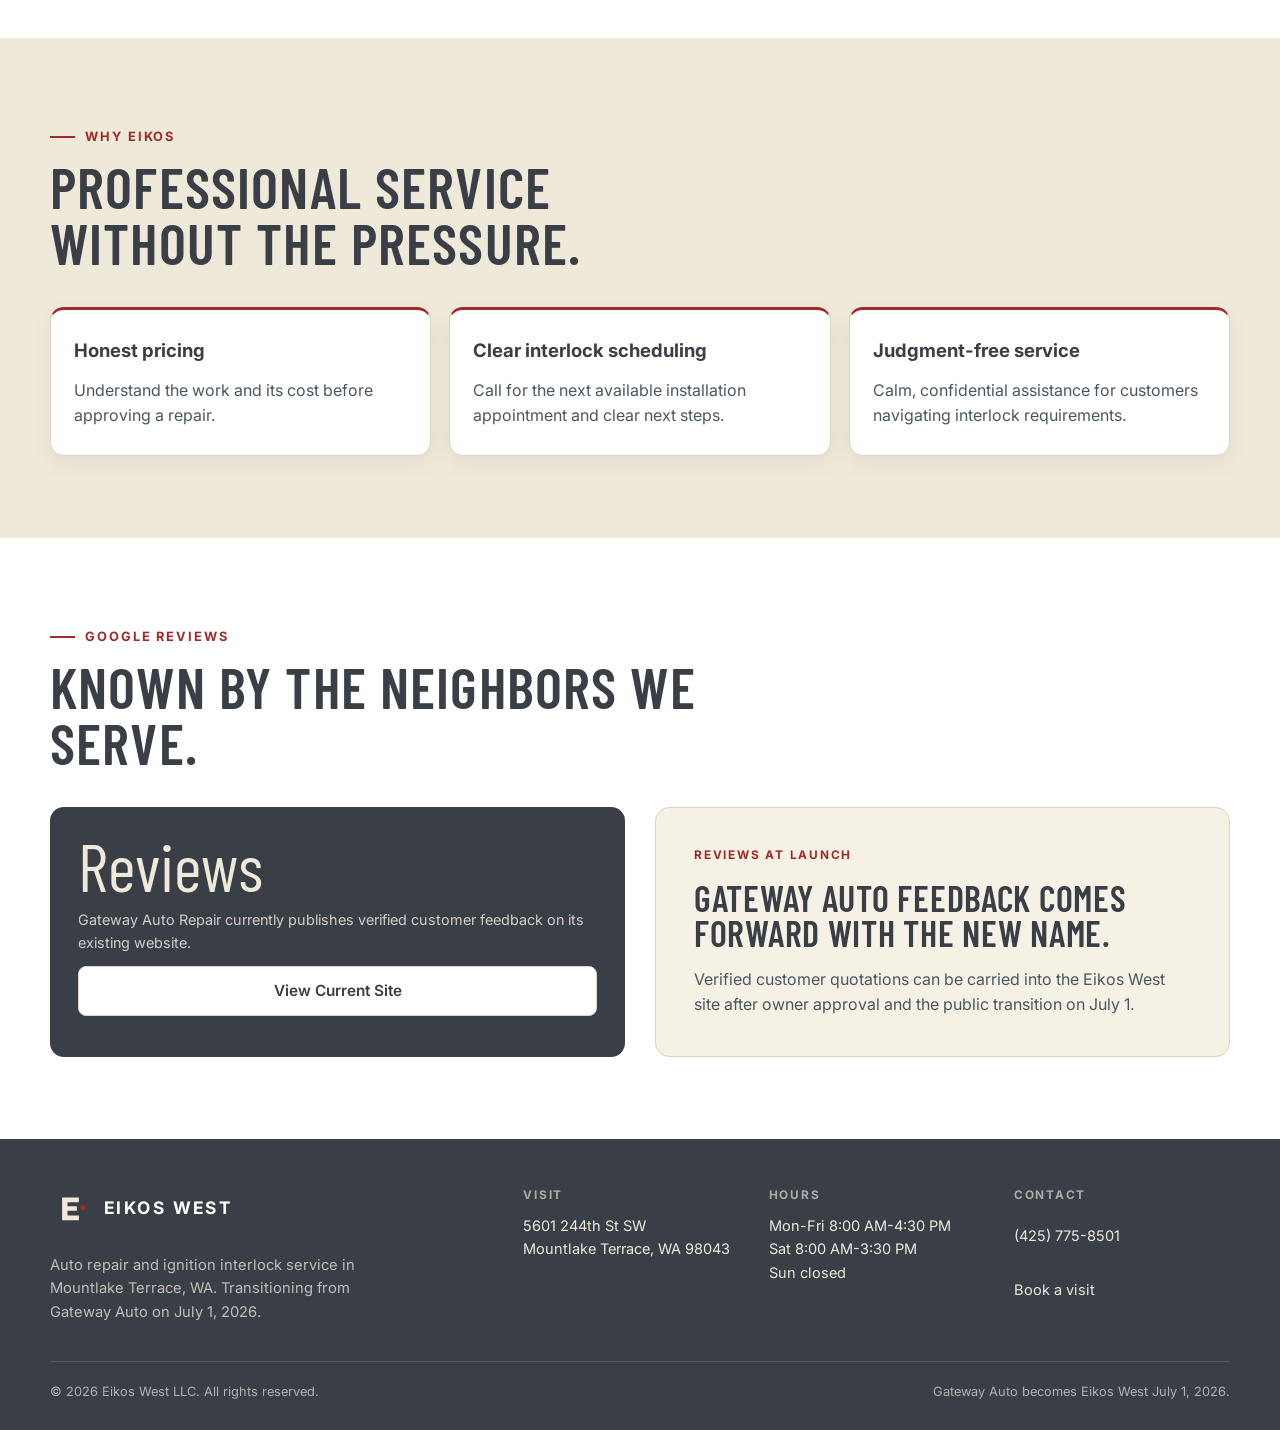
==== commit f8ffb322: "Correct Gateway Auto facts and stabilize navigation" ====
--- a/index.html
+++ b/index.html
@@ -4,7 +4,7 @@
     <meta charset="utf-8">
     <meta name="viewport" content="width=device-width, initial-scale=1">
     <title>Eikos West | Auto Repair &amp; Ignition Interlock | Mountlake Terrace, WA</title>
-    <meta name="description" content="Eikos West provides auto repair, maintenance, and certified ignition interlock installation in Mountlake Terrace, WA. Gateway Auto becomes Eikos West on July 1, 2026.">
+    <meta name="description" content="Eikos West provides auto repair, maintenance, and ignition interlock service in Mountlake Terrace, WA. Gateway Auto becomes Eikos West on July 1, 2026.">
     <link rel="icon" href="assets/brand/eikos-mark.svg" type="image/svg+xml">
     <link rel="preconnect" href="https://fonts.googleapis.com">
     <link rel="preconnect" href="https://fonts.gstatic.com" crossorigin>
@@ -39,15 +39,15 @@
           <div class="hero-copy">
             <p class="eyebrow">Mountlake Terrace, Washington</p>
             <h1 class="display">Care for the car. Respect for the driver.</h1>
-            <p class="hero-lead">Auto repair, maintenance, and certified ignition interlock service from a neighborhood shop serving the North Sound since 2013.</p>
+            <p class="hero-lead">Auto repair, maintenance, and ignition interlock service from the Mountlake Terrace shop currently known as Gateway Auto Repair.</p>
             <div class="button-row">
               <a class="button" href="contact/index.html">Schedule Service</a>
               <a class="button button--secondary" href="interlock/index.html">Interlock Installation</a>
             </div>
             <div class="hero-meta" aria-label="Key information">
               <span>Foreign + domestic</span>
-              <span>Hybrid + EV service</span>
-              <span>2-year repair warranty</span>
+              <span>Multiple vehicle makes</span>
+              <span>Work guarantee available</span>
             </div>
           </div>
           <aside class="shop-panel" aria-label="Eikos West location and hours">
@@ -60,7 +60,7 @@
             <dl class="shop-panel-details">
               <div>
                 <dt>Visit</dt>
-                <dd>22107 64th Ave W<br>Mountlake Terrace, WA</dd>
+                <dd>5601 244th St SW<br>Mountlake Terrace, WA</dd>
               </div>
               <div>
                 <dt>Hours</dt>
@@ -77,9 +77,9 @@
           <div class="trust-item">Smart Start</div>
           <div class="trust-item">LifeSafer</div>
           <div class="trust-item">RoadGuard</div>
-          <div class="trust-item">WSP-Certified</div>
-          <div class="trust-item">12+ Years</div>
-          <div class="trust-item">4.9 Stars / 340+</div>
+          <div class="trust-item">Installations</div>
+          <div class="trust-item">Calibrations</div>
+          <div class="trust-item">Mountlake Terrace</div>
         </div>
       </section>
 
@@ -93,7 +93,7 @@
                 <p class="card-label">Repair + maintenance</p>
                 <h3 class="display">Keep moving with confidence</h3>
               </div>
-              <p>Diagnostics and practical repairs for foreign and domestic cars, including hybrids and EVs. Clear pricing before work begins.</p>
+              <p>Diagnostics and practical repairs for domestic and import vehicles. Clear pricing before work begins.</p>
               <ul class="inline-list" aria-label="Repair services">
                 <li>Brakes</li>
                 <li>Diagnostics</li>
@@ -147,15 +147,15 @@
           <h2 class="display section-title">Known by the neighbors we serve.</h2>
           <div class="review-layout">
             <div class="rating">
-              <span class="rating-number">4.9</span>
-              <span class="rating-stars" aria-label="4.9 out of 5 stars">&#9733;&#9733;&#9733;&#9733;&#9733;</span>
-              <p>Based on 340+ Google reviews</p>
+              <span class="rating-number">Reviews</span>
+              <p>Gateway Auto Repair currently publishes verified customer feedback on its existing website.</p>
+              <a class="button button--light" href="https://gatewayautorepair.net/" target="_blank" rel="noopener">View Current Site</a>
             </div>
             <!-- Add approved, verified customer quotes here after the listing transition. -->
             <aside class="review-ready">
               <p class="card-label">Reviews at launch</p>
               <h3 class="display">Gateway Auto feedback comes forward with the new name.</h3>
-              <p>Verified customer quotations and the updated Google profile link will be added when Eikos West goes public on July 1.</p>
+              <p>Verified customer quotations can be carried into the Eikos West site after owner approval and the public transition on July 1.</p>
             </aside>
           </div>
         </div>
@@ -175,7 +175,7 @@
           <div class="footer-links">
             <div class="footer-group">
               <h2>Visit</h2>
-              <p>22107 64th Ave W<br>Mountlake Terrace, WA 98043</p>
+              <p>5601 244th St SW<br>Mountlake Terrace, WA 98043</p>
             </div>
             <div class="footer-group">
               <h2>Hours</h2>
@@ -183,14 +183,14 @@
             </div>
             <div class="footer-group">
               <h2>Contact</h2>
-              <a href="tel:+14255550100">(425) 555-0100</a>
+              <a href="tel:+14257758501">(425) 775-8501</a>
               <a href="contact/index.html">Book a visit</a>
             </div>
           </div>
         </div>
         <div class="footer-bottom">
           <span>&copy; 2026 Eikos West LLC. All rights reserved.</span>
-          <span>Preview site: phone number pending confirmation.</span>
+          <span>Gateway Auto becomes Eikos West July 1, 2026.</span>
         </div>
       </div>
     </footer>
--- a/assets/css/styles.css
+++ b/assets/css/styles.css
@@ -1090,6 +1090,14 @@
   color: var(--heritage);
 }
 
+.contact-card .note a {
+  display: inline;
+  min-height: 0;
+  color: inherit;
+  font-size: inherit;
+  font-weight: 500;
+}
+
 .booking-note {
   display: grid;
   gap: 5px;
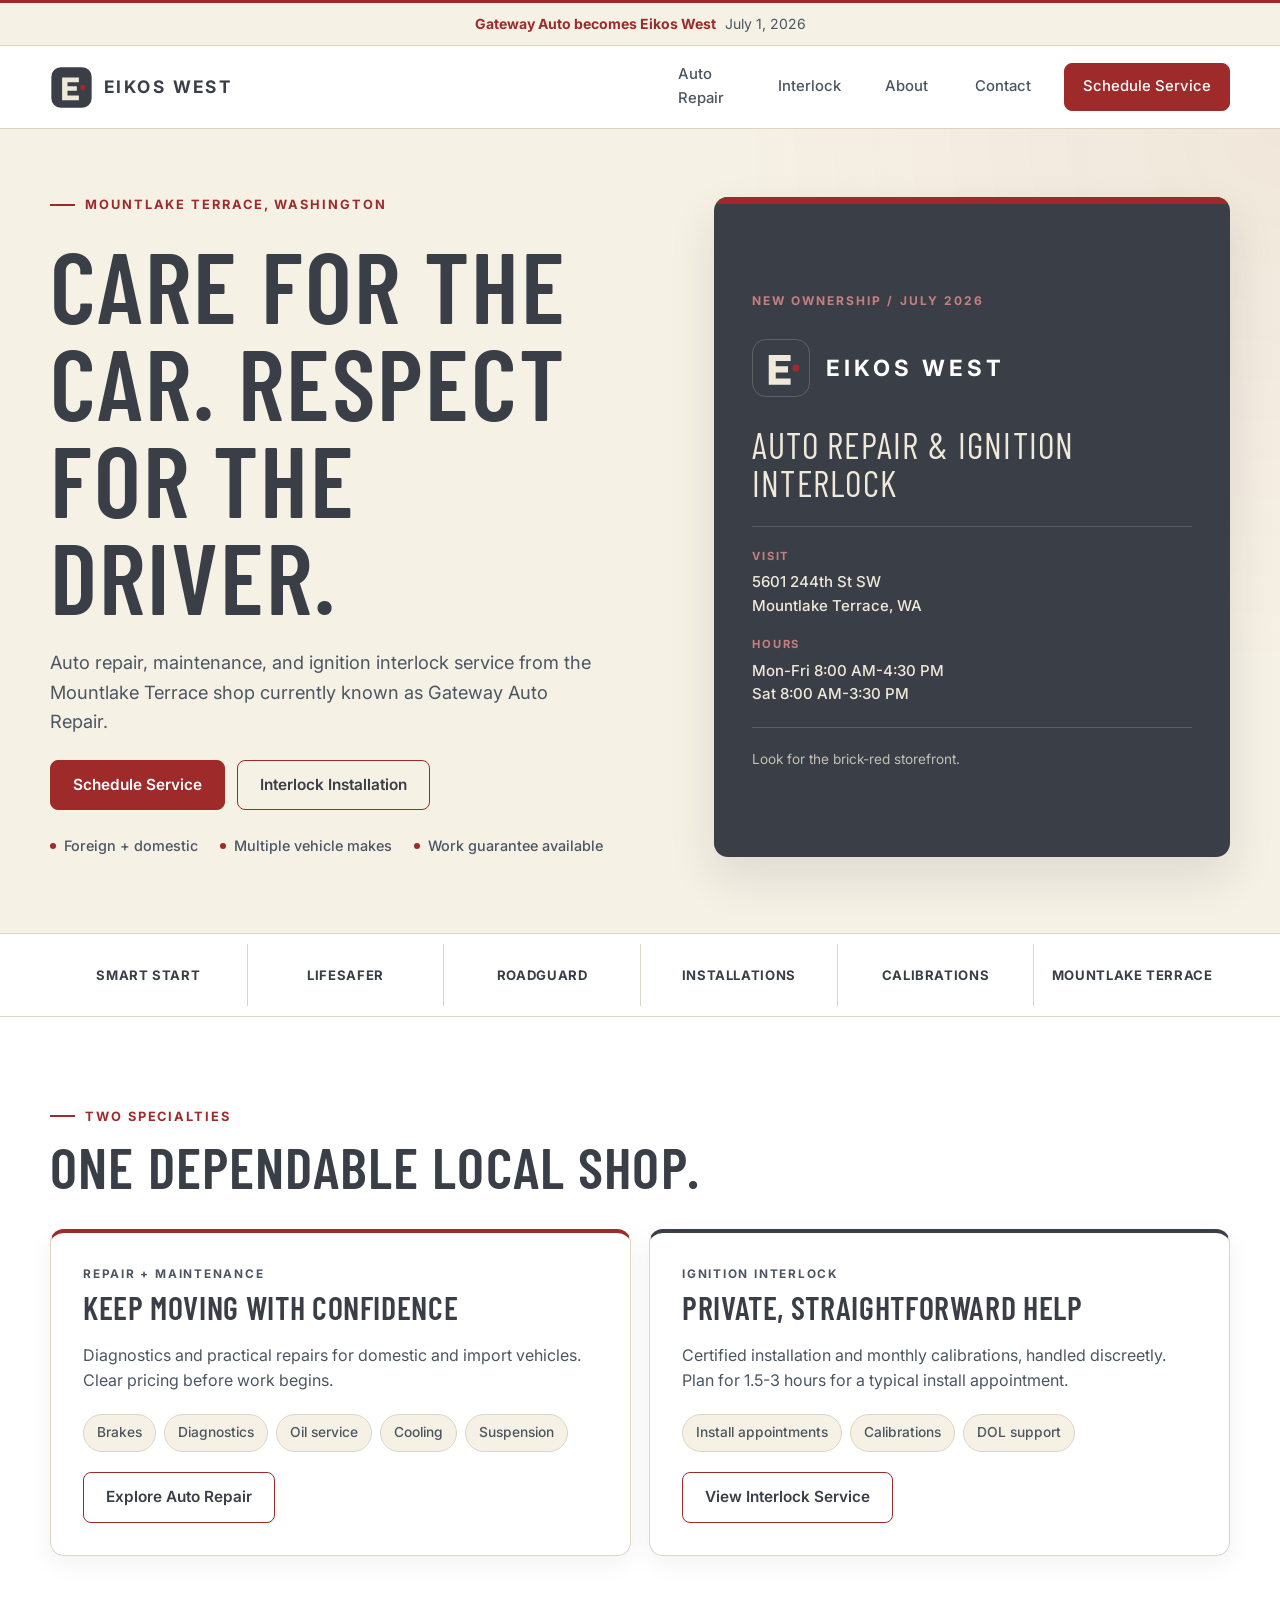
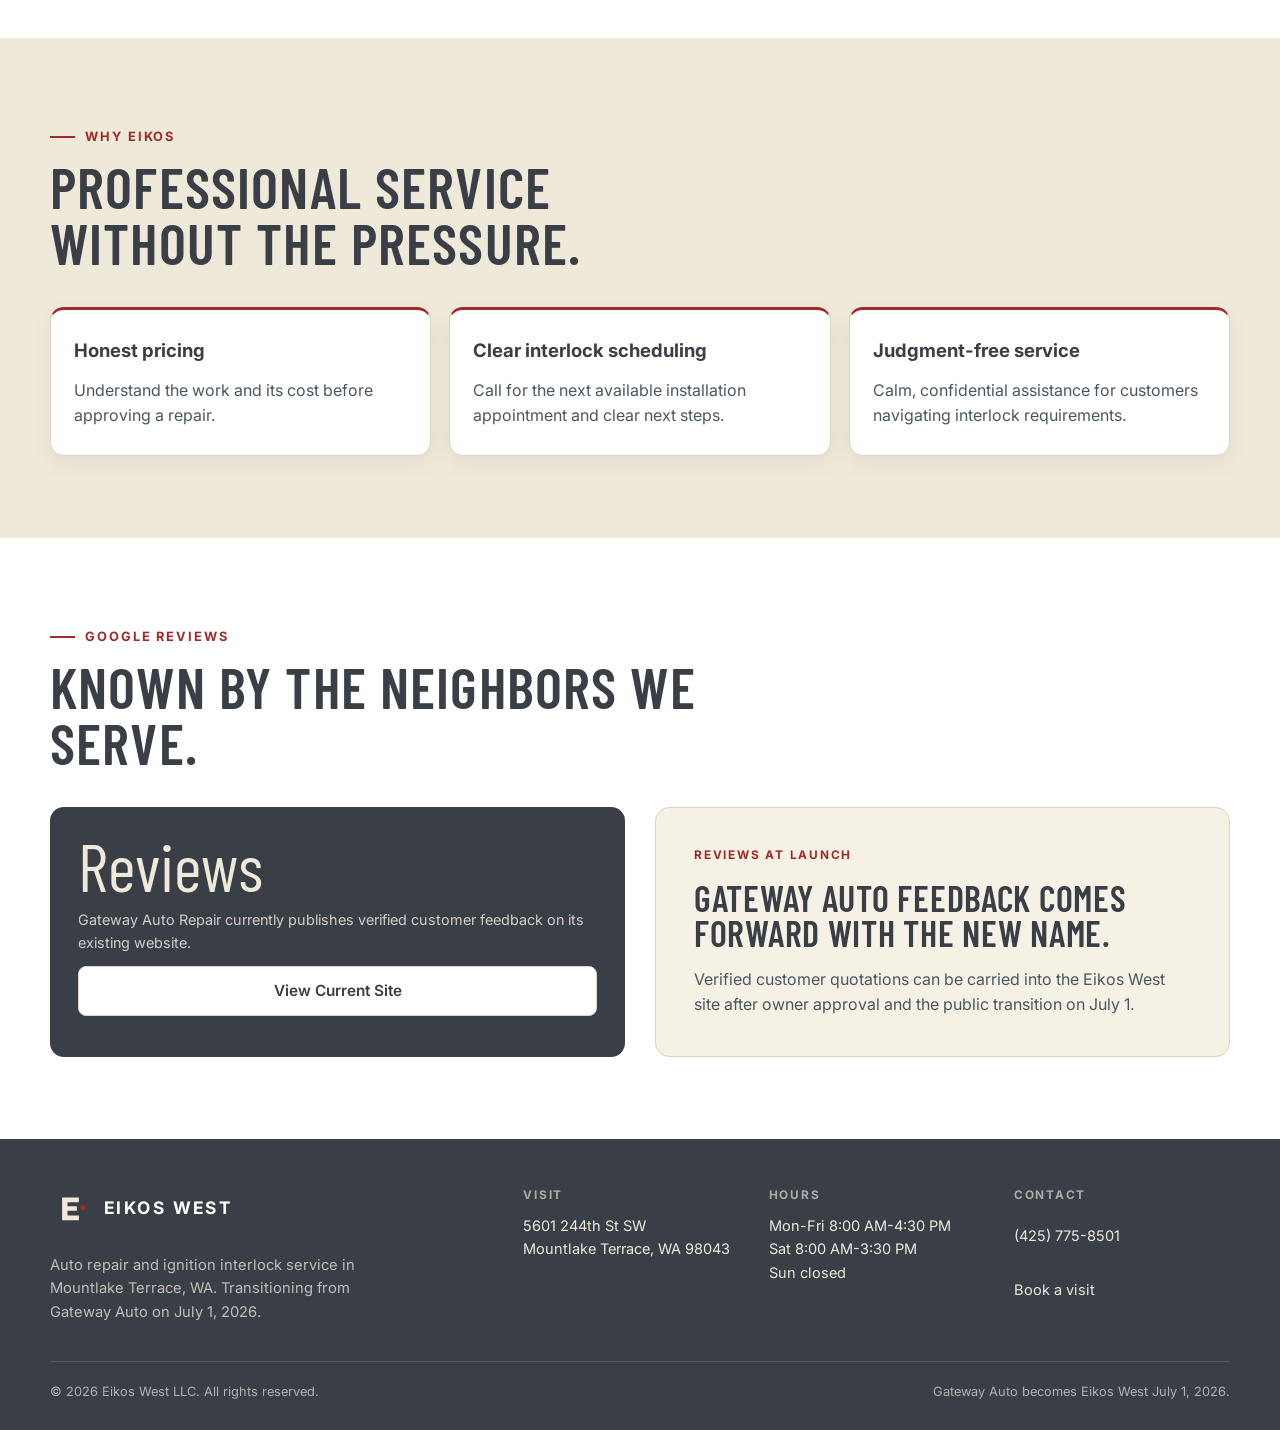
==== commit a641b6f4: "Stabilize navigation layout across pages" ====
--- a/index.html
+++ b/index.html
@@ -9,8 +9,8 @@
     <link rel="preconnect" href="https://fonts.googleapis.com">
     <link rel="preconnect" href="https://fonts.gstatic.com" crossorigin>
     <link href="https://fonts.googleapis.com/css2?family=Barlow+Condensed:wght@500;600;700&amp;family=Inter:wght@400;500;600;700&amp;display=swap" rel="stylesheet">
-    <link rel="stylesheet" href="assets/css/styles.css">
-    <script src="assets/js/site.js" defer></script>
+    <link rel="stylesheet" href="assets/css/styles.css?v=20260527-1">
+    <script src="assets/js/site.js?v=20260527-1" defer></script>
   </head>
   <body>
     <header class="site-header">
--- a/assets/css/styles.css
+++ b/assets/css/styles.css
@@ -1273,9 +1273,15 @@
     background: transparent;
   }
 
+  .site-nav a:not(.button) {
+    justify-content: center;
+    width: 92px;
+  }
+
   .site-nav .button {
     margin: 0 0 0 10px;
     padding-inline: 18px;
+    min-width: 154px;
   }
 
   .hero {
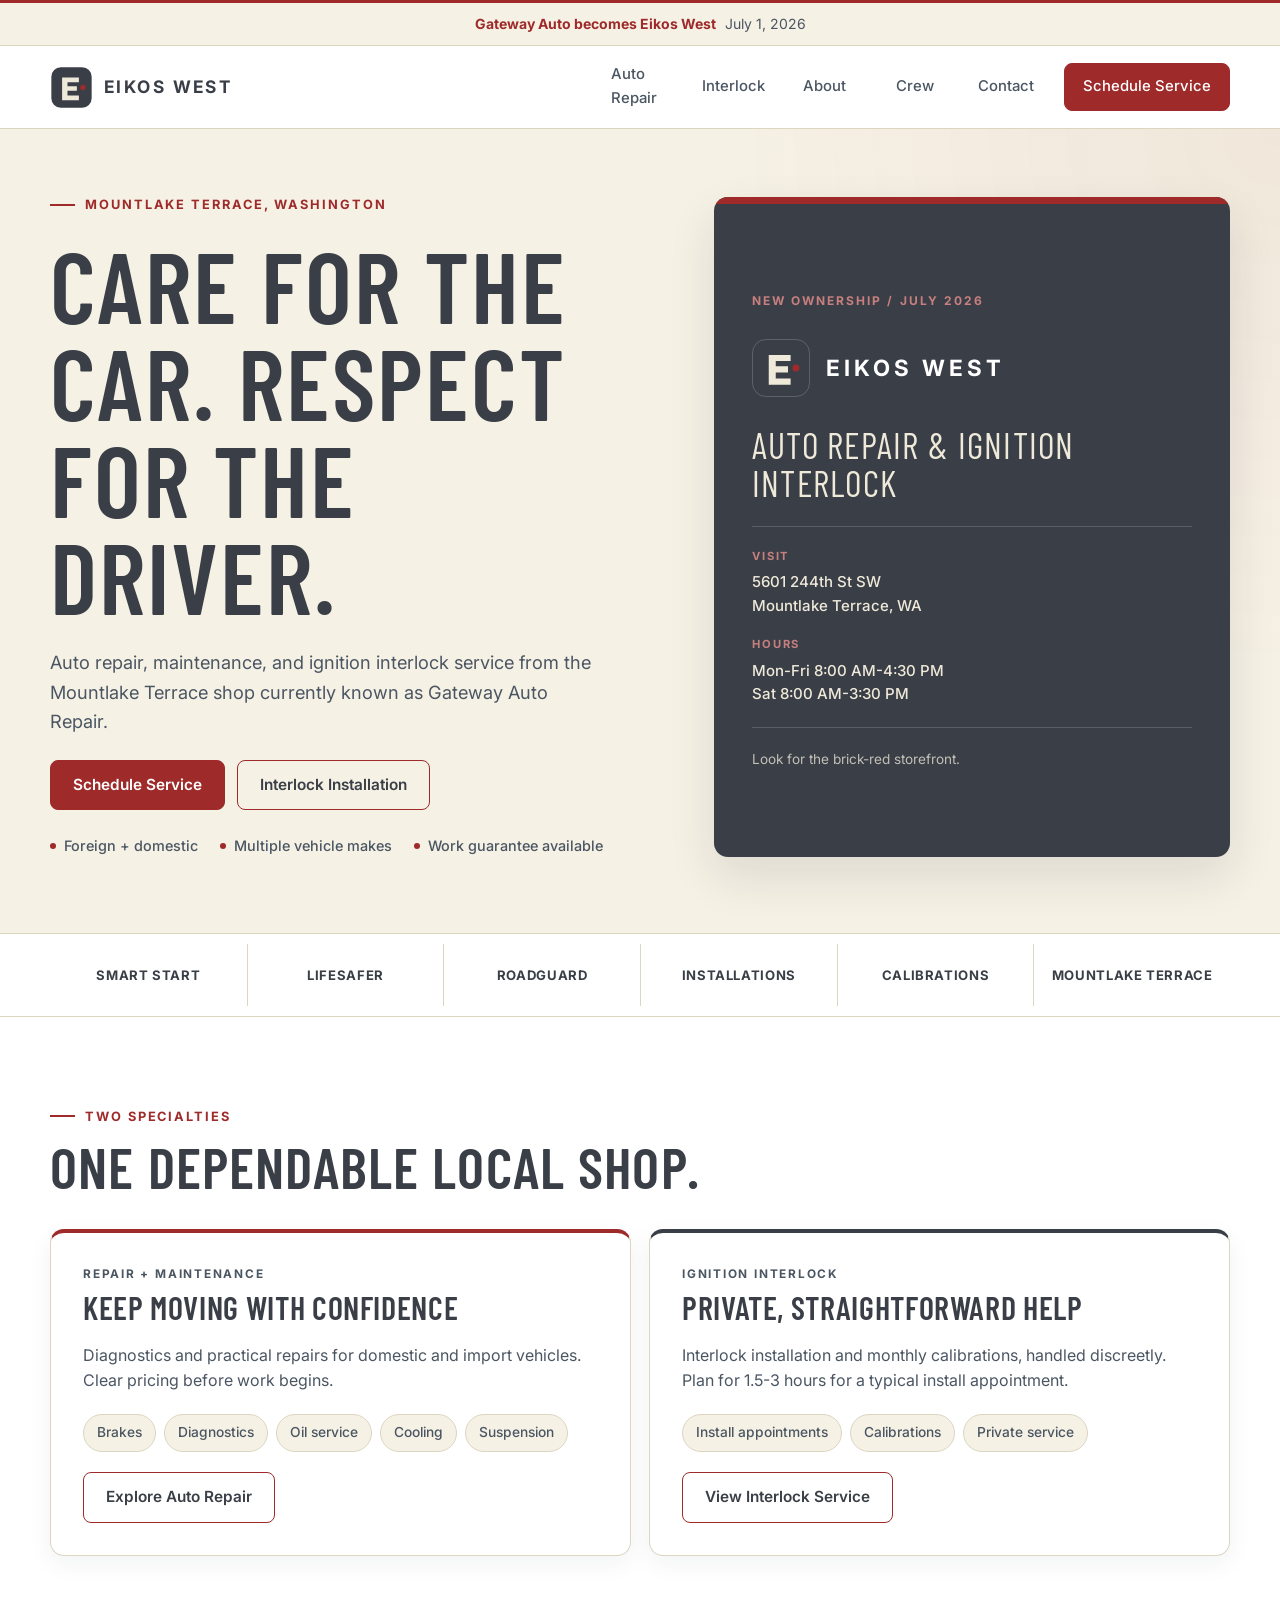
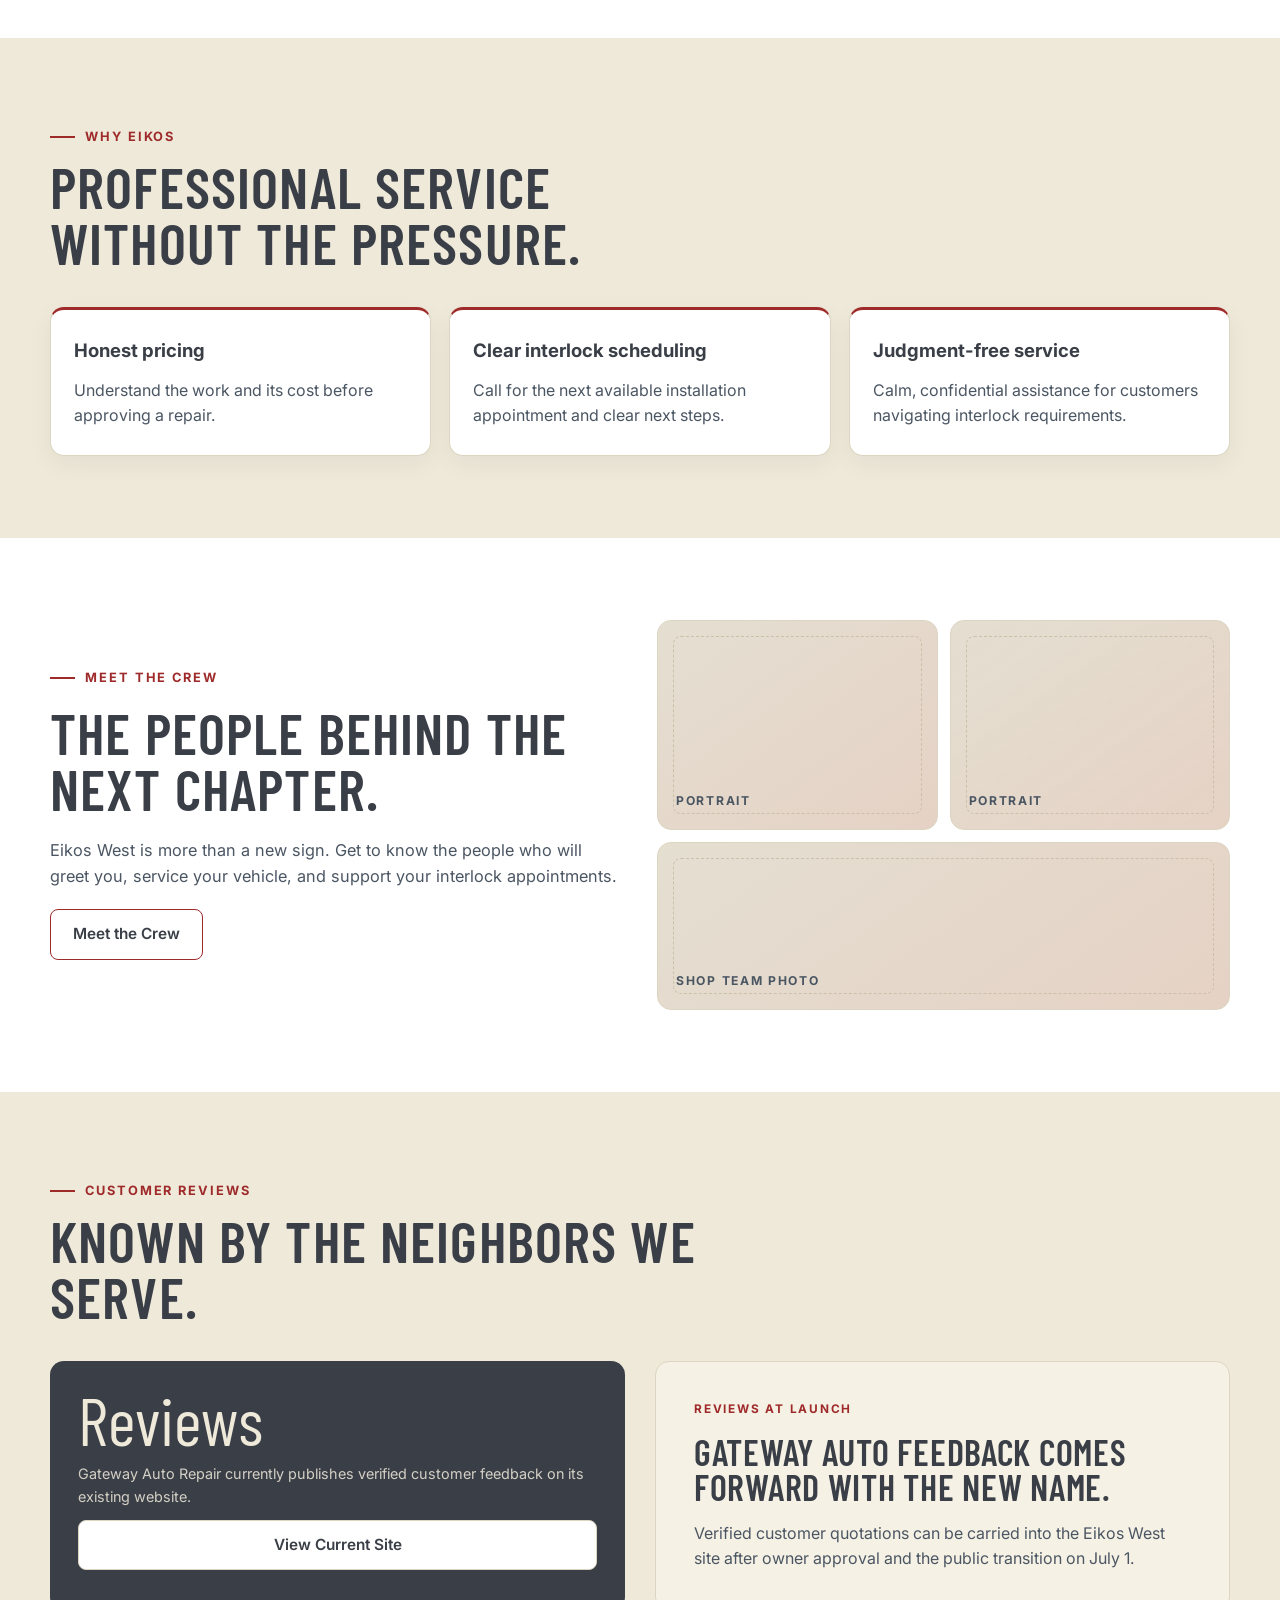
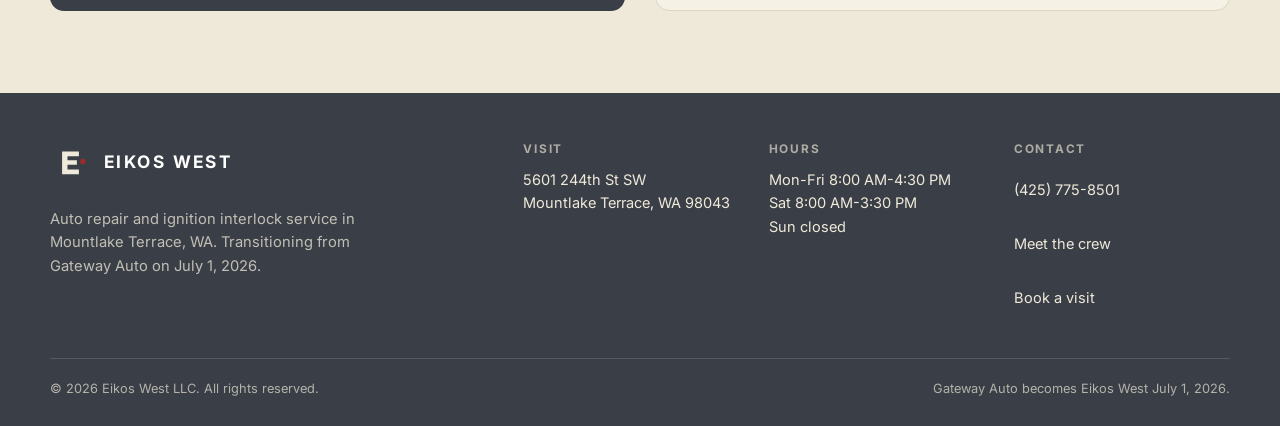
==== commit 7e7666ec: "Add crew page and team story framework" ====
--- a/index.html
+++ b/index.html
@@ -9,8 +9,8 @@
     <link rel="preconnect" href="https://fonts.googleapis.com">
     <link rel="preconnect" href="https://fonts.gstatic.com" crossorigin>
     <link href="https://fonts.googleapis.com/css2?family=Barlow+Condensed:wght@500;600;700&amp;family=Inter:wght@400;500;600;700&amp;display=swap" rel="stylesheet">
-    <link rel="stylesheet" href="assets/css/styles.css?v=20260527-1">
-    <script src="assets/js/site.js?v=20260527-1" defer></script>
+    <link rel="stylesheet" href="assets/css/styles.css?v=20260527-2">
+    <script src="assets/js/site.js?v=20260527-2" defer></script>
   </head>
   <body>
     <header class="site-header">
@@ -27,6 +27,7 @@
           <a href="services/index.html">Auto Repair</a>
           <a href="interlock/index.html">Interlock</a>
           <a href="about/index.html">About</a>
+          <a href="crew/index.html">Crew</a>
           <a href="contact/index.html">Contact</a>
           <a class="button" href="contact/index.html">Schedule Service</a>
         </nav>
@@ -108,11 +109,11 @@
                 <p class="card-label">Ignition interlock</p>
                 <h3 class="display">Private, straightforward help</h3>
               </div>
-              <p>Certified installation and monthly calibrations, handled discreetly. Plan for 1.5-3 hours for a typical install appointment.</p>
+              <p>Interlock installation and monthly calibrations, handled discreetly. Plan for 1.5-3 hours for a typical install appointment.</p>
               <ul class="inline-list" aria-label="Interlock service details">
                 <li>Install appointments</li>
                 <li>Calibrations</li>
-                <li>DOL support</li>
+                <li>Private service</li>
               </ul>
               <a class="button button--secondary" href="interlock/index.html">View Interlock Service</a>
             </article>
@@ -142,8 +143,24 @@
       </section>
 
       <section class="section section--paper">
+        <div class="container crew-callout">
+          <div class="crew-callout-copy">
+            <p class="eyebrow">Meet the crew</p>
+            <h2 class="display section-title">The people behind the next chapter.</h2>
+            <p class="section-intro">Eikos West is more than a new sign. Get to know the people who will greet you, service your vehicle, and support your interlock appointments.</p>
+            <a class="button button--secondary" href="crew/index.html">Meet the Crew</a>
+          </div>
+          <div class="crew-photo-grid" aria-label="Crew photography coming soon">
+            <div class="portrait-slot portrait-slot--small"><span>Portrait</span></div>
+            <div class="portrait-slot portrait-slot--small"><span>Portrait</span></div>
+            <div class="portrait-slot portrait-slot--wide"><span>Shop team photo</span></div>
+          </div>
+        </div>
+      </section>
+
+      <section class="section section--bone">
         <div class="container">
-          <p class="eyebrow">Google reviews</p>
+          <p class="eyebrow">Customer reviews</p>
           <h2 class="display section-title">Known by the neighbors we serve.</h2>
           <div class="review-layout">
             <div class="rating">
@@ -184,6 +201,7 @@
             <div class="footer-group">
               <h2>Contact</h2>
               <a href="tel:+14257758501">(425) 775-8501</a>
+              <a href="crew/index.html">Meet the crew</a>
               <a href="contact/index.html">Book a visit</a>
             </div>
           </div>
--- a/assets/css/styles.css
+++ b/assets/css/styles.css
@@ -510,6 +510,10 @@
   text-transform: uppercase;
 }
 
+.card-label--light {
+  color: var(--heritage-tint);
+}
+
 .service-card h3 {
   margin-top: 8px;
   color: var(--slate);
@@ -1057,6 +1061,139 @@
   color: var(--ink-soft);
 }
 
+.crew-callout,
+.crew-story {
+  display: grid;
+  gap: 34px;
+  align-items: center;
+}
+
+.crew-callout-copy {
+  display: grid;
+  align-content: center;
+  gap: 20px;
+}
+
+.crew-callout-copy .section-title,
+.crew-callout-copy .section-intro {
+  margin-top: 0;
+}
+
+.crew-callout-copy .button {
+  justify-self: start;
+}
+
+.crew-photo-grid {
+  display: grid;
+  grid-template-columns: repeat(2, minmax(0, 1fr));
+  gap: 12px;
+}
+
+.portrait-slot,
+.crew-hero-photo {
+  position: relative;
+  overflow: hidden;
+  display: grid;
+  min-height: 290px;
+  place-items: end start;
+  padding: 18px;
+  border: 1px solid var(--line);
+  border-radius: var(--radius);
+  background:
+    linear-gradient(145deg, rgba(58, 63, 71, 0.06), rgba(158, 42, 42, 0.12)),
+    var(--bone);
+  color: var(--slate);
+}
+
+.portrait-slot::before,
+.crew-hero-photo::before {
+  position: absolute;
+  inset: 15px;
+  border: 1px dashed var(--line-strong);
+  border-radius: var(--radius-small);
+  content: "";
+}
+
+.portrait-slot span,
+.crew-hero-photo span {
+  position: relative;
+  color: var(--ink-soft);
+  font-size: 0.76rem;
+  font-weight: 700;
+  letter-spacing: 0.14em;
+  text-transform: uppercase;
+}
+
+.portrait-slot--small {
+  min-height: 210px;
+}
+
+.portrait-slot--wide {
+  grid-column: 1 / -1;
+  min-height: 168px;
+}
+
+.crew-hero {
+  background:
+    linear-gradient(90deg, var(--bone) 0 50%, var(--bone-light) 50%),
+    var(--bone);
+}
+
+.crew-hero-photo {
+  min-height: 340px;
+  background:
+    linear-gradient(145deg, rgba(158, 42, 42, 0.15), rgba(58, 63, 71, 0.12)),
+    var(--bone-light);
+}
+
+.crew-grid {
+  display: grid;
+  gap: 20px;
+  margin-top: 40px;
+}
+
+.crew-card {
+  overflow: hidden;
+  display: grid;
+  border: 1px solid var(--line);
+  border-radius: var(--radius);
+  background: var(--paper);
+  box-shadow: var(--shadow-soft);
+}
+
+.crew-card .portrait-slot {
+  min-height: 300px;
+  border: 0;
+  border-radius: 0;
+}
+
+.crew-card-copy {
+  display: grid;
+  gap: 10px;
+  padding: 24px;
+}
+
+.crew-card-copy h3 {
+  color: var(--slate);
+  font-size: 1.9rem;
+}
+
+.crew-card-copy p:last-child {
+  color: var(--ink-soft);
+}
+
+.story-prompts {
+  padding: clamp(25px, 5vw, 34px);
+  border: 1px solid var(--line);
+  border-radius: var(--radius);
+  background: var(--paper);
+  box-shadow: var(--shadow-soft);
+}
+
+.story-prompts .check-list {
+  margin-top: 21px;
+}
+
 .contact-cards {
   display: grid;
   gap: 13px;
@@ -1214,13 +1351,16 @@
   .paperwork-grid,
   .location-grid,
   .contact-grid,
-  .story-grid {
+  .story-grid,
+  .crew-callout,
+  .crew-story {
     grid-template-columns: repeat(2, minmax(0, 1fr));
   }
 
   .values-grid,
   .feature-grid,
-  .pricing-grid {
+  .pricing-grid,
+  .crew-grid {
     grid-template-columns: repeat(3, minmax(0, 1fr));
   }
 
@@ -1275,7 +1415,7 @@
 
   .site-nav a:not(.button) {
     justify-content: center;
-    width: 92px;
+    width: 86px;
   }
 
   .site-nav .button {
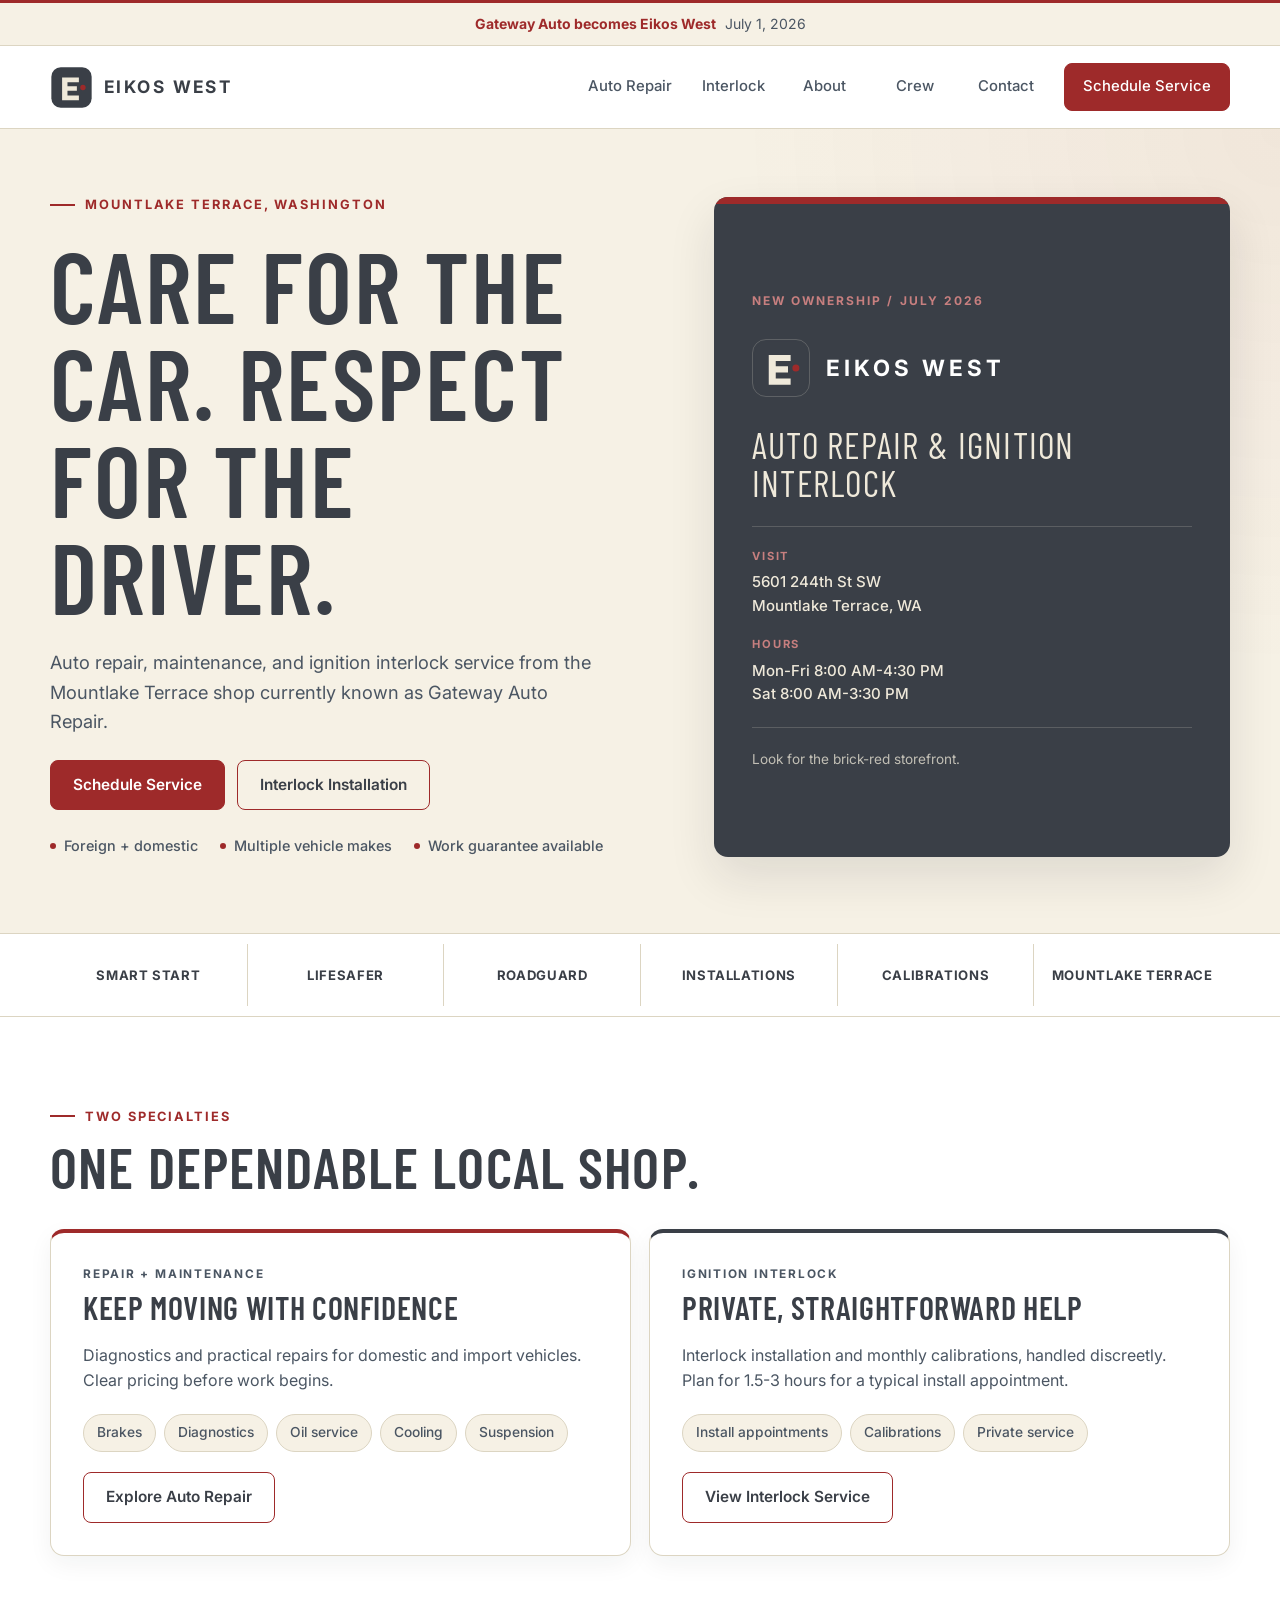
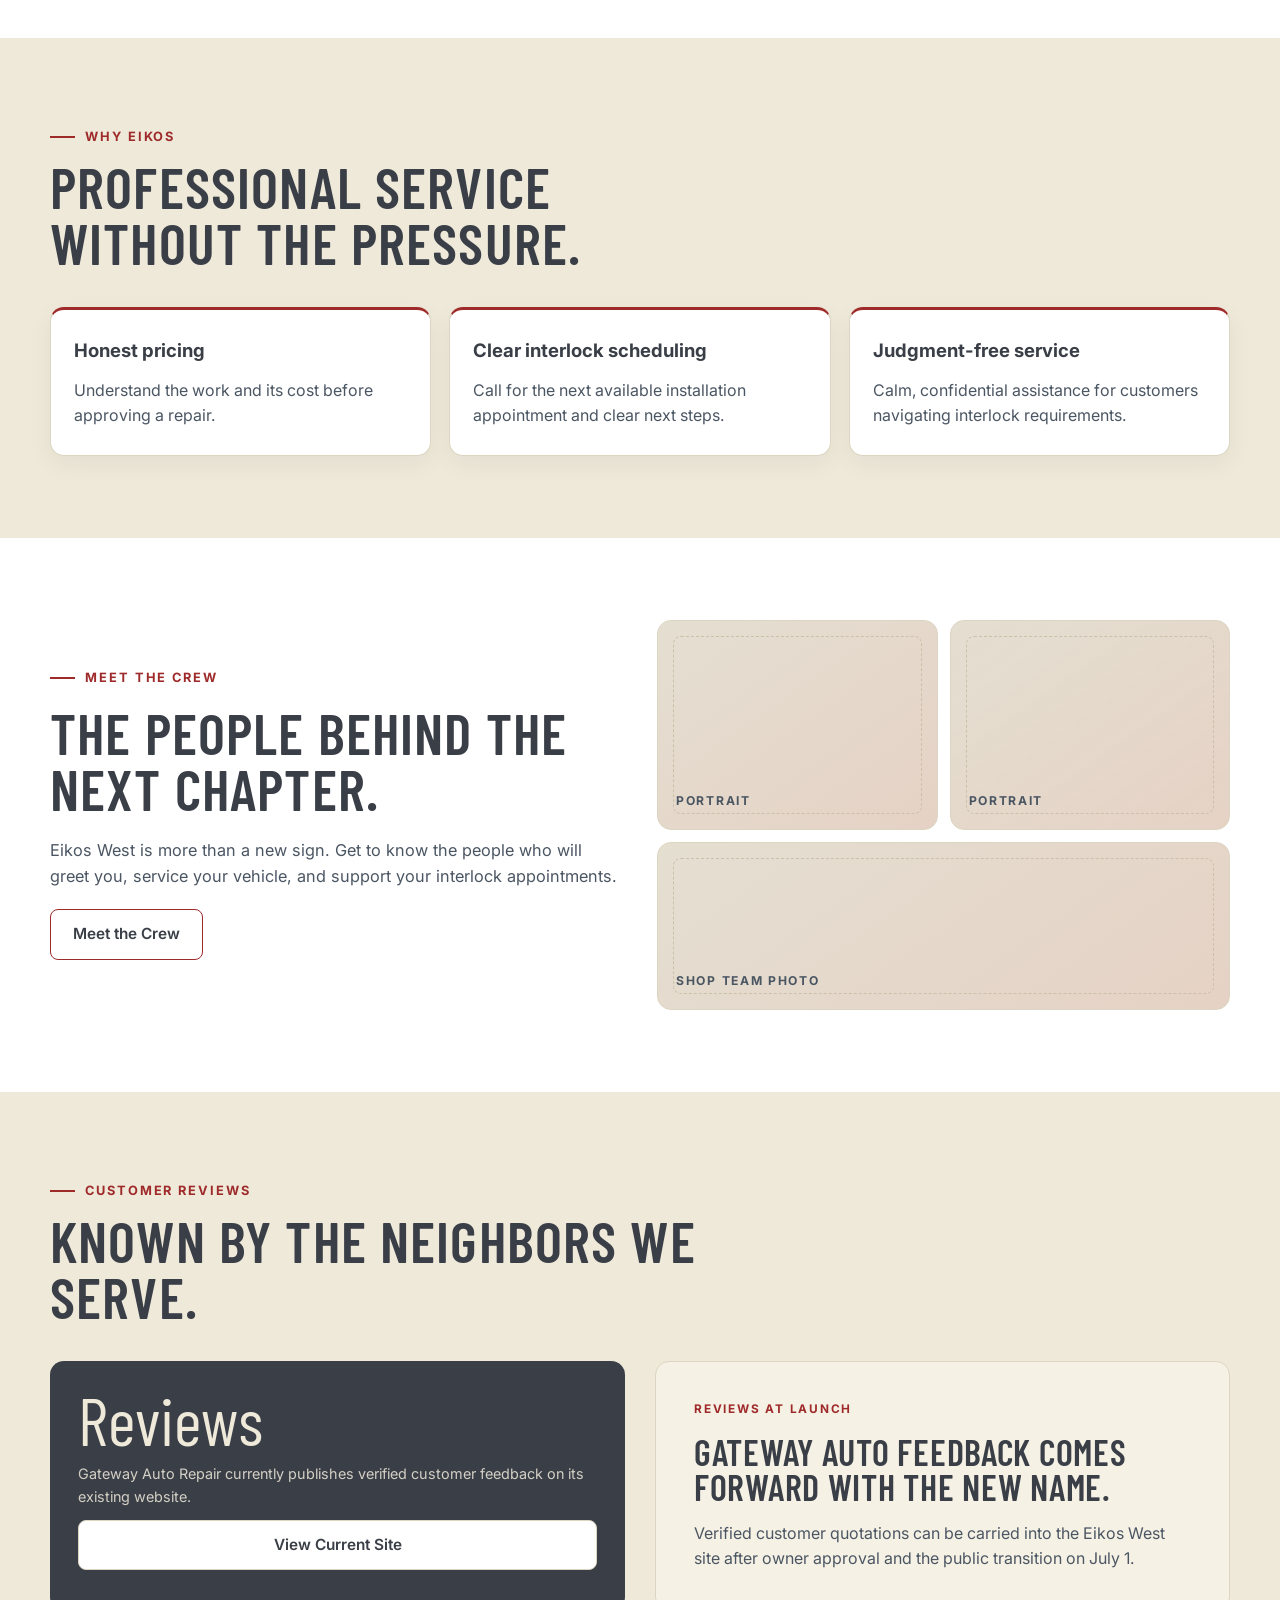
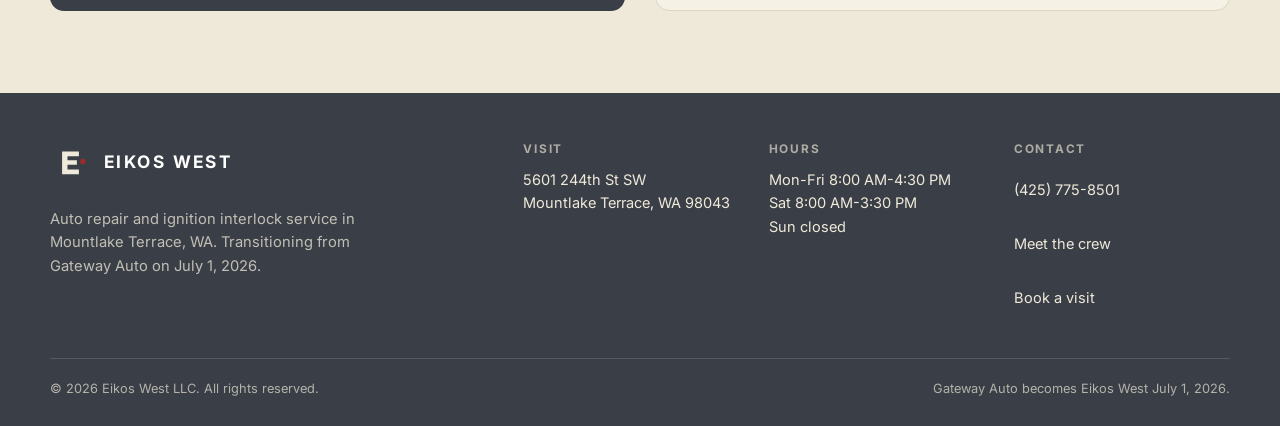
==== commit b8070d06: "Keep expanded navigation on one line" ====
--- a/index.html
+++ b/index.html
@@ -9,8 +9,8 @@
     <link rel="preconnect" href="https://fonts.googleapis.com">
     <link rel="preconnect" href="https://fonts.gstatic.com" crossorigin>
     <link href="https://fonts.googleapis.com/css2?family=Barlow+Condensed:wght@500;600;700&amp;family=Inter:wght@400;500;600;700&amp;display=swap" rel="stylesheet">
-    <link rel="stylesheet" href="assets/css/styles.css?v=20260527-2">
-    <script src="assets/js/site.js?v=20260527-2" defer></script>
+    <link rel="stylesheet" href="assets/css/styles.css?v=20260527-3">
+    <script src="assets/js/site.js?v=20260527-3" defer></script>
   </head>
   <body>
     <header class="site-header">
--- a/assets/css/styles.css
+++ b/assets/css/styles.css
@@ -1418,6 +1418,10 @@
     width: 86px;
   }
 
+  .site-nav a:first-child {
+    width: 110px;
+  }
+
   .site-nav .button {
     margin: 0 0 0 10px;
     padding-inline: 18px;
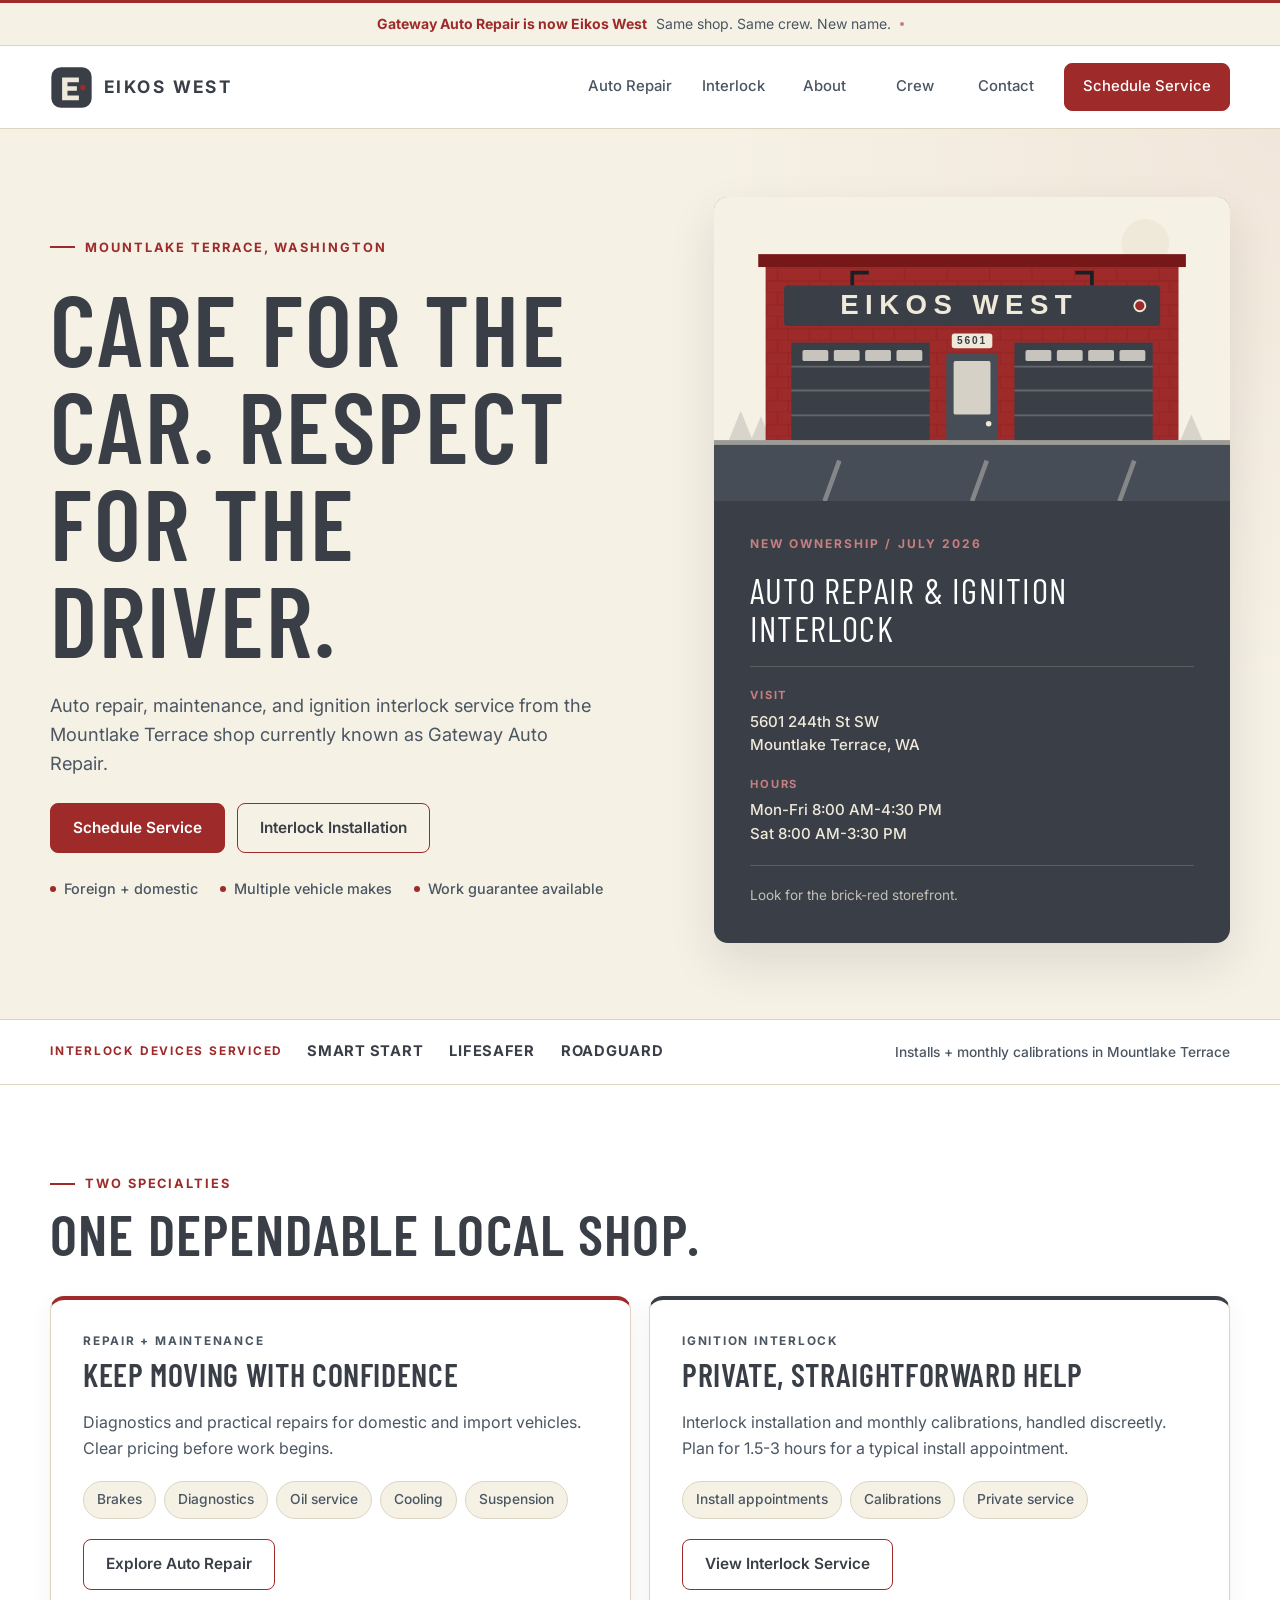
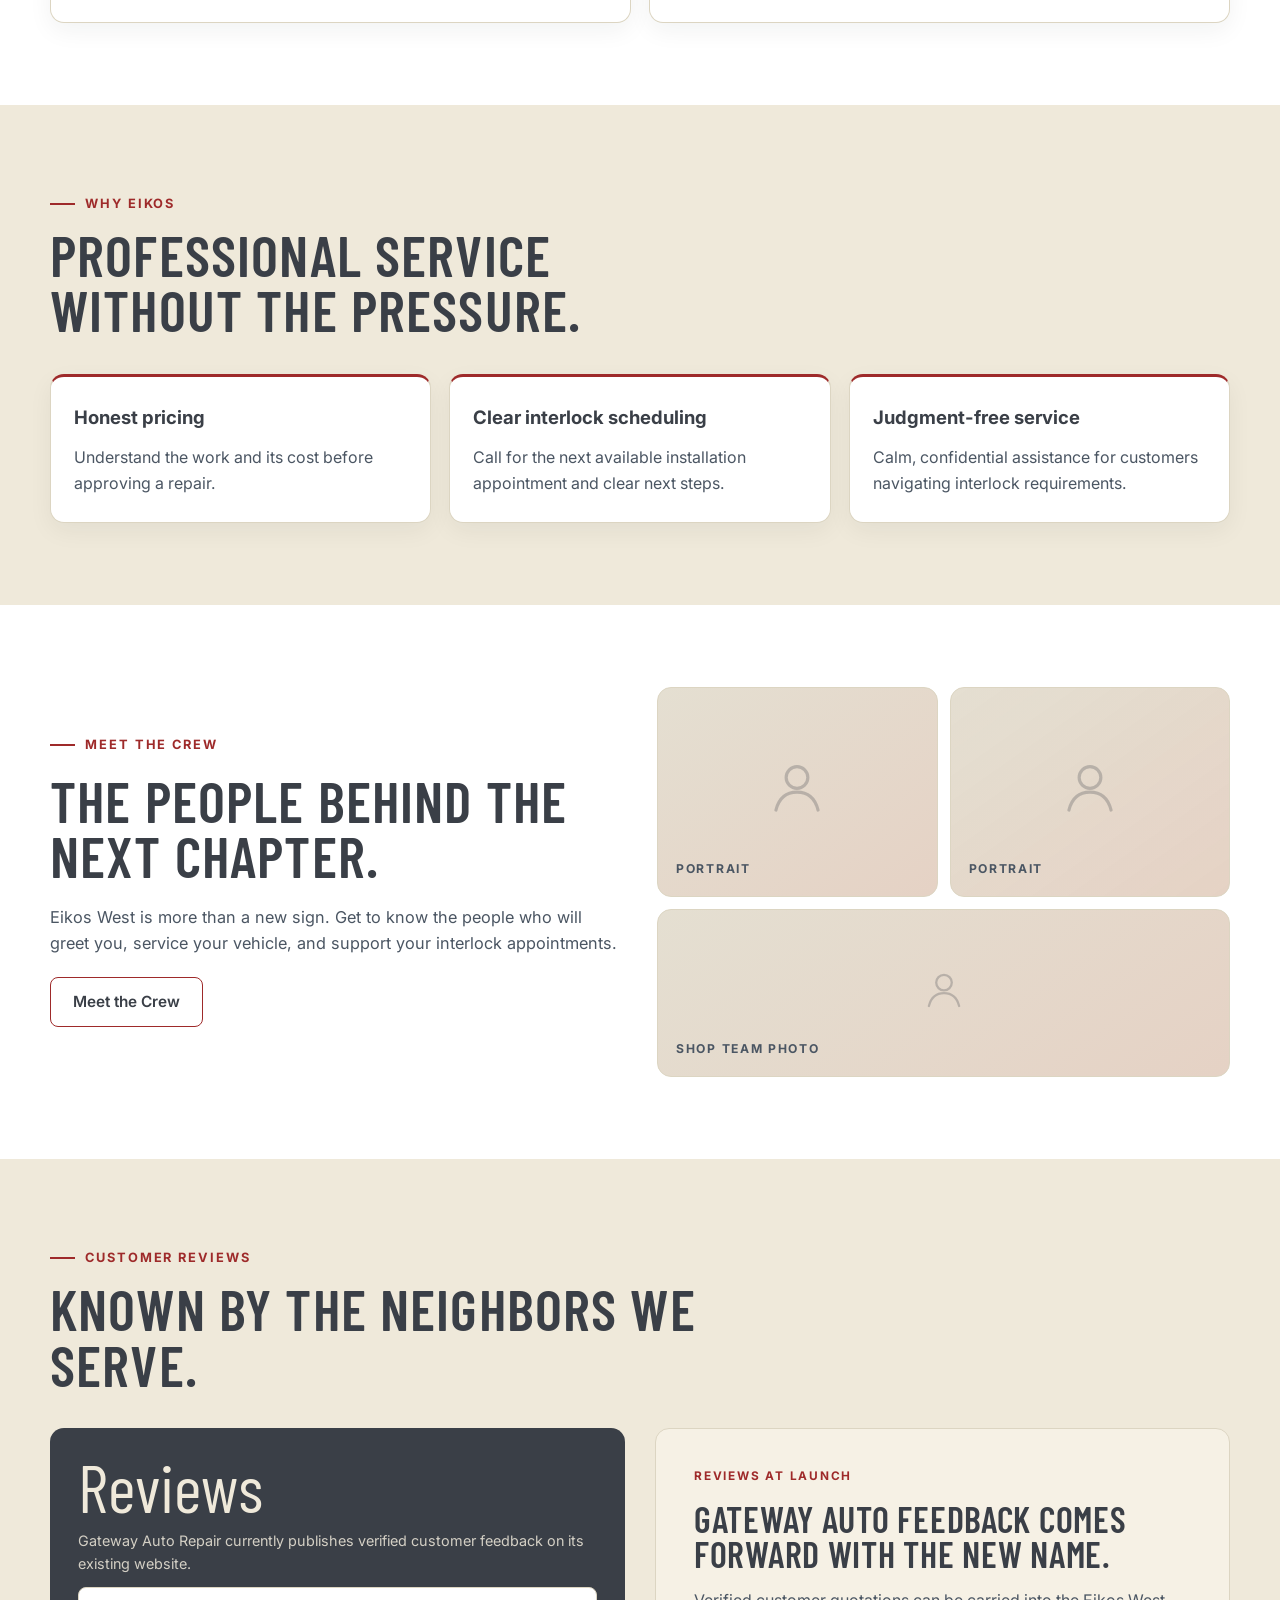
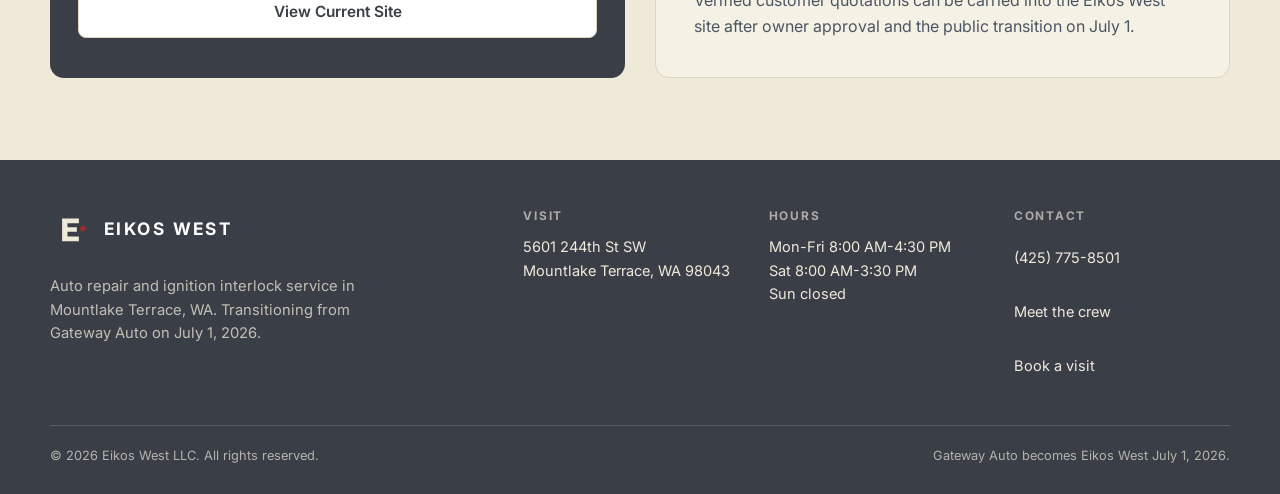
==== commit a079caed: "Update Eikos West site" ====
--- a/index.html
+++ b/index.html
@@ -5,36 +5,113 @@
     <meta name="viewport" content="width=device-width, initial-scale=1">
     <title>Eikos West | Auto Repair &amp; Ignition Interlock | Mountlake Terrace, WA</title>
     <meta name="description" content="Eikos West provides auto repair, maintenance, and ignition interlock service in Mountlake Terrace, WA. Gateway Auto becomes Eikos West on July 1, 2026.">
+    <link rel="canonical" href="https://alexkorol.github.io/eikos-west-site/">
+    <meta name="theme-color" content="#9e2a2a">
+    <meta property="og:type" content="website">
+    <meta property="og:site_name" content="Eikos West">
+    <meta property="og:title" content="Eikos West | Auto Repair & Ignition Interlock | Mountlake Terrace, WA">
+    <meta property="og:description" content="Eikos West provides auto repair, maintenance, and ignition interlock service in Mountlake Terrace, WA. Gateway Auto becomes Eikos West on July 1, 2026.">
+    <meta property="og:url" content="https://alexkorol.github.io/eikos-west-site/">
+    <meta property="og:image" content="https://alexkorol.github.io/eikos-west-site/assets/brand/og-image.png">
+    <meta property="og:image:width" content="1200">
+    <meta property="og:image:height" content="630">
+    <meta property="og:image:alt" content="Illustration of the brick-red Eikos West storefront in Mountlake Terrace, WA">
+    <meta name="twitter:card" content="summary_large_image">
     <link rel="icon" href="assets/brand/eikos-mark.svg" type="image/svg+xml">
+    <link rel="icon" href="assets/brand/favicon-192.png" type="image/png" sizes="192x192">
+    <link rel="apple-touch-icon" href="assets/brand/apple-touch-icon.png">
     <link rel="preconnect" href="https://fonts.googleapis.com">
     <link rel="preconnect" href="https://fonts.gstatic.com" crossorigin>
     <link href="https://fonts.googleapis.com/css2?family=Barlow+Condensed:wght@500;600;700&amp;family=Inter:wght@400;500;600;700&amp;display=swap" rel="stylesheet">
-    <link rel="stylesheet" href="assets/css/styles.css?v=20260527-3">
-    <script src="assets/js/site.js?v=20260527-3" defer></script>
+    <link rel="stylesheet" href="assets/css/styles.css?v=20260609-1">
+    <script src="assets/js/site.js?v=20260609-1" defer></script>
+    <script type="application/ld+json">
+    {
+      "@context": "https://schema.org",
+      "@type": "AutoRepair",
+      "@id": "https://alexkorol.github.io/eikos-west-site/#shop",
+      "name": "Eikos West",
+      "alternateName": "Gateway Auto Repair",
+      "description": "Auto repair, maintenance, and ignition interlock installation and calibration in Mountlake Terrace, WA. Gateway Auto Repair becomes Eikos West on July 1, 2026.",
+      "url": "https://alexkorol.github.io/eikos-west-site/",
+      "image": "https://alexkorol.github.io/eikos-west-site/assets/brand/og-image.png",
+      "logo": "https://alexkorol.github.io/eikos-west-site/assets/brand/eikos-mark.svg",
+      "telephone": "+14257758501",
+      "address": {
+        "@type": "PostalAddress",
+        "streetAddress": "5601 244th St SW",
+        "addressLocality": "Mountlake Terrace",
+        "addressRegion": "WA",
+        "postalCode": "98043",
+        "addressCountry": "US"
+      },
+      "geo": {
+        "@type": "GeoCoordinates",
+        "latitude": 47.7779062,
+        "longitude": -122.3087509
+      },
+      "hasMap": "https://www.google.com/maps?q=5601+244th+St+SW,+Mountlake+Terrace,+WA+98043",
+      "openingHoursSpecification": [
+        {
+          "@type": "OpeningHoursSpecification",
+          "dayOfWeek": [
+            "Monday",
+            "Tuesday",
+            "Wednesday",
+            "Thursday",
+            "Friday"
+          ],
+          "opens": "08:00",
+          "closes": "16:30"
+        },
+        {
+          "@type": "OpeningHoursSpecification",
+          "dayOfWeek": "Saturday",
+          "opens": "08:00",
+          "closes": "15:30"
+        }
+      ],
+      "areaServed": [
+        "Mountlake Terrace",
+        "Lynnwood",
+        "Edmonds",
+        "Shoreline",
+        "Brier",
+        "Kenmore",
+        "Lake Forest Park",
+        "Bothell",
+        "Woodway"
+      ],
+      "sameAs": [
+        "https://gatewayautorepair.net/"
+      ]
+    }
+    </script>
   </head>
   <body>
-    <header class="site-header">
-      <div class="transition-note">
-        <div class="container"><strong>Gateway Auto becomes Eikos West</strong><span>July 1, 2026</span></div>
+    <a class="skip-link" href="#main-content">Skip to main content</a>
+    <header class="site-header" data-site-header>
+      <div class="transition-note" data-transition-note>
+        <div class="container"><strong data-launch-headline>Gateway Auto becomes Eikos West</strong><span data-launch-date>July 1, 2026</span><span class="transition-count" data-launch-count hidden></span></div>
       </div>
       <div class="container header-row">
-        <a class="brand" href="index.html" aria-label="Eikos West home">
+        <a class="brand" href="./" aria-label="Eikos West home">
           <img src="assets/brand/eikos-mark.svg" alt="">
           <span class="brand-word">EIKOS WEST</span>
         </a>
         <button class="menu-toggle" type="button" data-menu-toggle aria-controls="site-nav" aria-expanded="false">Menu</button>
         <nav class="site-nav" id="site-nav" data-site-nav aria-label="Primary navigation">
-          <a href="services/index.html">Auto Repair</a>
-          <a href="interlock/index.html">Interlock</a>
-          <a href="about/index.html">About</a>
-          <a href="crew/index.html">Crew</a>
-          <a href="contact/index.html">Contact</a>
-          <a class="button" href="contact/index.html">Schedule Service</a>
+          <a href="services/">Auto Repair</a>
+          <a href="interlock/">Interlock</a>
+          <a href="about/">About</a>
+          <a href="crew/">Crew</a>
+          <a href="contact/">Contact</a>
+          <a class="button" href="contact/">Schedule Service</a>
         </nav>
       </div>
     </header>
 
-    <main>
+    <main id="main-content">
       <section class="hero">
         <div class="container hero-grid">
           <div class="hero-copy">
@@ -42,8 +119,8 @@
             <h1 class="display">Care for the car. Respect for the driver.</h1>
             <p class="hero-lead">Auto repair, maintenance, and ignition interlock service from the Mountlake Terrace shop currently known as Gateway Auto Repair.</p>
             <div class="button-row">
-              <a class="button" href="contact/index.html">Schedule Service</a>
-              <a class="button button--secondary" href="interlock/index.html">Interlock Installation</a>
+              <a class="button" href="contact/">Schedule Service</a>
+              <a class="button button--secondary" href="interlock/">Interlock Installation</a>
             </div>
             <div class="hero-meta" aria-label="Key information">
               <span>Foreign + domestic</span>
@@ -52,35 +129,72 @@
             </div>
           </div>
           <aside class="shop-panel" aria-label="Eikos West location and hours">
-            <p class="shop-panel-label">New ownership / July 2026</p>
-            <div class="shop-panel-wordmark">
-              <img src="assets/brand/eikos-mark.svg" alt="">
-              <span>EIKOS WEST</span>
-            </div>
-            <p class="shop-panel-service">Auto Repair &amp; Ignition Interlock</p>
-            <dl class="shop-panel-details">
-              <div>
-                <dt>Visit</dt>
-                <dd>5601 244th St SW<br>Mountlake Terrace, WA</dd>
-              </div>
-              <div>
-                <dt>Hours</dt>
-                <dd>Mon-Fri 8:00 AM-4:30 PM<br>Sat 8:00 AM-3:30 PM</dd>
-              </div>
-            </dl>
-            <p class="shop-panel-note">Look for the brick-red storefront.</p>
+            <svg class="storefront-art" viewBox="0 0 560 330" xmlns="http://www.w3.org/2000/svg" role="img" aria-label="Illustration of the brick-red Eikos West storefront with two service bays at 5601 244th St SW">
+            <defs>
+              <pattern id="ew-brick" width="46" height="26" patternUnits="userSpaceOnUse">
+                <rect width="46" height="26" fill="#9e2a2a"/>
+                <path d="M0 13h46M0 26h46M23 0v13M11.5 13v13M34.5 13v13" stroke="#761818" stroke-opacity="0.28" stroke-width="1.4" fill="none"/>
+              </pattern>
+            </defs>
+            <rect width="560" height="330" fill="#f6f1e5"/>
+            <circle cx="468" cy="50" r="26" fill="#efe9da"/>
+            <path d="M16 264l13-32 13 32zM40 264l11-26 11 26z" fill="#3a3f47" opacity="0.16"/>
+            <path d="M506 264l12-28 12 28z" fill="#3a3f47" opacity="0.16"/>
+            <rect x="56" y="74" width="448" height="190" fill="url(#ew-brick)"/>
+            <rect x="48" y="62" width="464" height="14" fill="#761818"/>
+            <path d="M150 96v-14h18M410 96v-14h-18" stroke="#1a1f26" stroke-width="4" fill="none"/>
+            <rect x="76" y="96" width="408" height="44" rx="4" fill="#3a3f47"/>
+            <text x="266" y="127" fill="#efe9da" font-family="'Barlow Condensed','Arial Narrow',Arial,sans-serif" font-size="30" font-weight="700" letter-spacing="7" text-anchor="middle">EIKOS WEST</text>
+            <circle cx="462" cy="118" r="6" fill="#9e2a2a" stroke="#efe9da" stroke-width="2"/>
+            <rect x="84" y="158" width="150" height="106" fill="#3a3f47"/>
+            <path d="M84 184h150M84 210h150M84 237h150" stroke="#f6f1e5" stroke-opacity="0.22" stroke-width="2"/>
+            <g fill="#f6f1e5" opacity="0.75">
+              <rect x="96" y="166" width="28" height="12" rx="2"/><rect x="130" y="166" width="28" height="12" rx="2"/>
+              <rect x="164" y="166" width="28" height="12" rx="2"/><rect x="198" y="166" width="28" height="12" rx="2"/>
+            </g>
+            <rect x="326" y="158" width="150" height="106" fill="#3a3f47"/>
+            <path d="M326 184h150M326 210h150M326 237h150" stroke="#f6f1e5" stroke-opacity="0.22" stroke-width="2"/>
+            <g fill="#f6f1e5" opacity="0.75">
+              <rect x="338" y="166" width="28" height="12" rx="2"/><rect x="372" y="166" width="28" height="12" rx="2"/>
+              <rect x="406" y="166" width="28" height="12" rx="2"/><rect x="440" y="166" width="28" height="12" rx="2"/>
+            </g>
+            <rect x="252" y="170" width="56" height="94" rx="3" fill="#474d56"/>
+            <rect x="260" y="178" width="40" height="58" rx="2" fill="#efe9da" opacity="0.85"/>
+            <circle cx="298" cy="246" r="3" fill="#efe9da"/>
+            <rect x="258" y="148" width="44" height="16" rx="3" fill="#efe9da"/>
+            <text x="280" y="160" fill="#3a3f47" font-family="Arial, sans-serif" font-size="11" font-weight="700" letter-spacing="2" text-anchor="middle">5601</text>
+            <rect x="0" y="264" width="560" height="66" fill="#474d56"/>
+            <rect x="0" y="264" width="560" height="5" fill="#efe9da" opacity="0.5"/>
+            <path d="M120 330l16-44M280 330l16-44M440 330l16-44" stroke="#f6f1e5" stroke-opacity="0.35" stroke-width="5"/>
+          </svg>
+            <div class="shop-panel-body">
+              <p class="shop-panel-label">New ownership / July 2026</p>
+              <p class="shop-panel-service">Auto Repair &amp; Ignition Interlock</p>
+              <dl class="shop-panel-details">
+                <div>
+                  <dt>Visit</dt>
+                  <dd>5601 244th St SW<br>Mountlake Terrace, WA</dd>
+                </div>
+                <div>
+                  <dt>Hours</dt>
+                  <dd>Mon-Fri 8:00 AM-4:30 PM<br>Sat 8:00 AM-3:30 PM</dd>
+                </div>
+              </dl>
+              <p class="shop-panel-note">Look for the brick-red storefront.</p>
+            </div>
           </aside>
         </div>
       </section>
 
-      <section class="trust-bar" aria-label="Credentials and reputation">
+      <section class="trust-bar" aria-label="Interlock devices serviced at this location">
         <div class="container trust-grid">
-          <div class="trust-item">Smart Start</div>
-          <div class="trust-item">LifeSafer</div>
-          <div class="trust-item">RoadGuard</div>
-          <div class="trust-item">Installations</div>
-          <div class="trust-item">Calibrations</div>
-          <div class="trust-item">Mountlake Terrace</div>
+          <p class="trust-label">Interlock devices serviced</p>
+          <div class="trust-items">
+            <span class="trust-item">Smart Start</span>
+            <span class="trust-item">LifeSafer</span>
+            <span class="trust-item">RoadGuard</span>
+          </div>
+          <p class="trust-tail">Installs + monthly calibrations in Mountlake Terrace</p>
         </div>
       </section>
 
@@ -102,7 +216,7 @@
                 <li>Cooling</li>
                 <li>Suspension</li>
               </ul>
-              <a class="button button--secondary" href="services/index.html">Explore Auto Repair</a>
+              <a class="button button--secondary" href="services/">Explore Auto Repair</a>
             </article>
             <article class="service-card service-card--calm">
               <div>
@@ -115,7 +229,7 @@
                 <li>Calibrations</li>
                 <li>Private service</li>
               </ul>
-              <a class="button button--secondary" href="interlock/index.html">View Interlock Service</a>
+              <a class="button button--secondary" href="interlock/">View Interlock Service</a>
             </article>
           </div>
         </div>
@@ -148,12 +262,12 @@
             <p class="eyebrow">Meet the crew</p>
             <h2 class="display section-title">The people behind the next chapter.</h2>
             <p class="section-intro">Eikos West is more than a new sign. Get to know the people who will greet you, service your vehicle, and support your interlock appointments.</p>
-            <a class="button button--secondary" href="crew/index.html">Meet the Crew</a>
+            <a class="button button--secondary" href="crew/">Meet the Crew</a>
           </div>
           <div class="crew-photo-grid" aria-label="Crew photography coming soon">
-            <div class="portrait-slot portrait-slot--small"><span>Portrait</span></div>
-            <div class="portrait-slot portrait-slot--small"><span>Portrait</span></div>
-            <div class="portrait-slot portrait-slot--wide"><span>Shop team photo</span></div>
+            <div class="portrait-slot portrait-slot--small"><svg class="portrait-icon" viewBox="0 0 48 48" aria-hidden="true" focusable="false"><circle cx="24" cy="16.5" r="8.5" fill="none" stroke="currentColor" stroke-width="2.5"/><path d="M7.5 42c2.4-9.4 8.6-14 16.5-14s14.1 4.6 16.5 14" fill="none" stroke="currentColor" stroke-width="2.5" stroke-linecap="round"/></svg><span>Portrait</span></div>
+            <div class="portrait-slot portrait-slot--small"><svg class="portrait-icon" viewBox="0 0 48 48" aria-hidden="true" focusable="false"><circle cx="24" cy="16.5" r="8.5" fill="none" stroke="currentColor" stroke-width="2.5"/><path d="M7.5 42c2.4-9.4 8.6-14 16.5-14s14.1 4.6 16.5 14" fill="none" stroke="currentColor" stroke-width="2.5" stroke-linecap="round"/></svg><span>Portrait</span></div>
+            <div class="portrait-slot portrait-slot--wide"><svg class="portrait-icon" viewBox="0 0 48 48" aria-hidden="true" focusable="false"><circle cx="24" cy="16.5" r="8.5" fill="none" stroke="currentColor" stroke-width="2.5"/><path d="M7.5 42c2.4-9.4 8.6-14 16.5-14s14.1 4.6 16.5 14" fill="none" stroke="currentColor" stroke-width="2.5" stroke-linecap="round"/></svg><span>Shop team photo</span></div>
           </div>
         </div>
       </section>
@@ -183,7 +297,7 @@
       <div class="container">
         <div class="footer-grid">
           <div class="footer-brand">
-            <a class="brand" href="index.html" aria-label="Eikos West home">
+            <a class="brand" href="./" aria-label="Eikos West home">
               <img src="assets/brand/eikos-mark.svg" alt="">
               <span class="brand-word">EIKOS WEST</span>
             </a>
@@ -191,18 +305,18 @@
           </div>
           <div class="footer-links">
             <div class="footer-group">
-              <h2>Visit</h2>
+              <p class="footer-heading">Visit</p>
               <p>5601 244th St SW<br>Mountlake Terrace, WA 98043</p>
             </div>
             <div class="footer-group">
-              <h2>Hours</h2>
+              <p class="footer-heading">Hours</p>
               <p>Mon-Fri 8:00 AM-4:30 PM<br>Sat 8:00 AM-3:30 PM<br>Sun closed</p>
             </div>
             <div class="footer-group">
-              <h2>Contact</h2>
+              <p class="footer-heading">Contact</p>
               <a href="tel:+14257758501">(425) 775-8501</a>
-              <a href="crew/index.html">Meet the crew</a>
-              <a href="contact/index.html">Book a visit</a>
+              <a href="crew/">Meet the crew</a>
+              <a href="contact/">Book a visit</a>
             </div>
           </div>
         </div>
--- a/assets/css/styles.css
+++ b/assets/css/styles.css
@@ -80,6 +80,24 @@
   outline-offset: 3px;
 }
 
+.skip-link {
+  position: absolute;
+  z-index: 100;
+  top: 10px;
+  left: 10px;
+  padding: 12px 18px;
+  border-radius: var(--radius-small);
+  background: var(--slate);
+  color: var(--paper);
+  font-size: 0.9rem;
+  font-weight: 600;
+  transform: translateY(-300%);
+}
+
+.skip-link:focus {
+  transform: translateY(0);
+}
+
 .container {
   width: min(calc(100% - 40px), var(--max));
   margin: 0 auto;
@@ -181,12 +199,10 @@
 }
 
 .site-header {
-  position: sticky;
-  z-index: 20;
-  top: 0;
   border-bottom: 1px solid var(--line);
   background: rgba(255, 255, 255, 0.96);
   backdrop-filter: blur(12px);
+  transition: box-shadow 220ms ease;
 }
 
 .transition-note {
@@ -210,6 +226,22 @@
 
 .transition-note strong {
   color: var(--heritage);
+}
+
+.transition-count {
+  display: inline-flex;
+  align-items: center;
+  gap: 9px;
+  color: var(--ink-soft);
+  font-weight: 600;
+}
+
+.transition-count::before {
+  width: 4px;
+  height: 4px;
+  border-radius: 999px;
+  content: "";
+  background: var(--heritage-tint);
 }
 
 .header-row {
@@ -345,30 +377,29 @@
 }
 
 .shop-panel {
-  position: relative;
   overflow: hidden;
   display: grid;
   align-content: start;
-  gap: 21px;
-  padding: clamp(29px, 6vw, 38px);
   border-radius: var(--radius);
   background: var(--slate);
   color: var(--bone);
   box-shadow: var(--shadow);
 }
 
-.shop-panel::before {
-  position: absolute;
-  top: 0;
-  right: 0;
-  left: 0;
-  height: 7px;
-  content: "";
-  background: var(--heritage);
+.storefront-art {
+  display: block;
+  width: 100%;
+  height: auto;
+  background: var(--bone-light);
+}
+
+.shop-panel-body {
+  display: grid;
+  gap: 19px;
+  padding: clamp(25px, 5vw, 33px) clamp(25px, 5vw, 36px) clamp(28px, 5vw, 36px);
 }
 
 .shop-panel-label {
-  margin-top: 7px;
   color: var(--heritage-tint);
   font-size: 0.75rem;
   font-weight: 700;
@@ -376,31 +407,10 @@
   text-transform: uppercase;
 }
 
-.shop-panel-wordmark {
-  display: flex;
-  align-items: center;
-  gap: 16px;
-  padding-block: 8px;
-}
-
-.shop-panel-wordmark img {
-  width: 58px;
-  height: 58px;
-  border: 1px solid rgba(239, 233, 218, 0.2);
-  border-radius: 14px;
-}
-
-.shop-panel-wordmark span {
+.shop-panel-service {
   color: var(--paper);
-  font-size: clamp(1.15rem, 4vw, 1.4rem);
-  font-weight: 700;
-  letter-spacing: 0.18em;
-}
-
-.shop-panel-service {
-  color: var(--bone);
   font-family: var(--display);
-  font-size: clamp(1.7rem, 4.5vw, 2.25rem);
+  font-size: clamp(1.7rem, 4.5vw, 2.2rem);
   letter-spacing: 0.035em;
   line-height: 1.06;
   text-transform: uppercase;
@@ -409,8 +419,8 @@
 .shop-panel-details {
   display: grid;
   gap: 19px;
-  margin: 2px 0 0;
-  padding: 21px 0;
+  margin: 0;
+  padding: 20px 0;
   border-block: 1px solid rgba(239, 233, 218, 0.18);
 }
 
@@ -447,22 +457,40 @@
 
 .trust-grid {
   display: grid;
-  grid-template-columns: repeat(2, minmax(0, 1fr));
-  gap: 0;
-  padding: 10px 0;
+  align-items: center;
+  gap: 9px 24px;
+  padding: 17px 0;
+}
+
+.trust-label {
+  color: var(--heritage);
+  font-size: 0.74rem;
+  font-weight: 700;
+  letter-spacing: 0.15em;
+  text-transform: uppercase;
+}
+
+.trust-items {
+  display: flex;
+  flex-wrap: wrap;
+  gap: 8px 26px;
 }
 
 .trust-item {
-  display: grid;
-  min-height: 62px;
-  place-items: center;
-  padding: 10px 7px;
-  color: var(--slate);
-  font-size: 0.82rem;
+  display: inline-flex;
+  min-height: 30px;
+  align-items: center;
+  color: var(--slate);
+  font-size: 0.92rem;
   font-weight: 700;
   letter-spacing: 0.05em;
-  text-align: center;
   text-transform: uppercase;
+}
+
+.trust-tail {
+  color: var(--ink-soft);
+  font-size: 0.86rem;
+  font-weight: 500;
 }
 
 .section {
@@ -955,6 +983,11 @@
   cursor: pointer;
   font-weight: 600;
   list-style: none;
+  transition: background 160ms ease;
+}
+
+.faq summary:hover {
+  background: var(--bone-light);
 }
 
 .faq summary::-webkit-details-marker {
@@ -1105,13 +1138,15 @@
   color: var(--slate);
 }
 
-.portrait-slot::before,
-.crew-hero-photo::before {
+.portrait-icon {
   position: absolute;
-  inset: 15px;
-  border: 1px dashed var(--line-strong);
-  border-radius: var(--radius-small);
-  content: "";
+  top: 50%;
+  left: 50%;
+  width: clamp(44px, 22%, 64px);
+  height: auto;
+  color: var(--slate);
+  opacity: 0.26;
+  transform: translate(-50%, -58%);
 }
 
 .portrait-slot span,
@@ -1131,6 +1166,10 @@
 .portrait-slot--wide {
   grid-column: 1 / -1;
   min-height: 168px;
+}
+
+.portrait-slot--wide .portrait-icon {
+  width: 44px;
 }
 
 .crew-hero {
@@ -1155,6 +1194,7 @@
 .crew-card {
   overflow: hidden;
   display: grid;
+  grid-template-rows: auto 1fr;
   border: 1px solid var(--line);
   border-radius: var(--radius);
   background: var(--paper);
@@ -1162,13 +1202,15 @@
 }
 
 .crew-card .portrait-slot {
-  min-height: 300px;
+  height: 300px;
+  min-height: 0;
   border: 0;
   border-radius: 0;
 }
 
 .crew-card-copy {
   display: grid;
+  align-content: start;
   gap: 10px;
   padding: 24px;
 }
@@ -1260,6 +1302,44 @@
   font-size: 0.875rem;
 }
 
+.error-hero {
+  display: grid;
+  place-items: center;
+  padding: clamp(64px, 12vw, 110px) 0;
+  background:
+    radial-gradient(circle at 100% 0%, rgba(158, 42, 42, 0.05), transparent 32%),
+    var(--bone-light);
+  text-align: center;
+}
+
+.error-hero .container {
+  display: grid;
+  justify-items: center;
+  gap: 22px;
+}
+
+.error-code {
+  color: var(--heritage);
+  font-family: var(--display);
+  font-size: clamp(5rem, 16vw, 8.5rem);
+  font-weight: 700;
+  line-height: 0.9;
+}
+
+.error-hero h1 {
+  color: var(--slate);
+  font-size: clamp(2.2rem, 6vw, 3.4rem);
+}
+
+.error-hero p {
+  max-width: 520px;
+  color: var(--ink-soft);
+}
+
+.error-hero .button-row {
+  justify-content: center;
+}
+
 .site-footer {
   padding: 47px 0 27px;
   background: var(--slate);
@@ -1293,7 +1373,7 @@
   gap: 10px;
 }
 
-.footer-group h2 {
+.footer-heading {
   color: rgba(239, 233, 218, 0.64);
   font-size: 0.74rem;
   font-weight: 700;
@@ -1302,7 +1382,7 @@
 }
 
 .footer-group a,
-.footer-group p {
+.footer-group p:not(.footer-heading) {
   color: var(--bone);
   font-size: 0.91rem;
 }
@@ -1332,17 +1412,25 @@
   font-size: 0.8rem;
 }
 
+.reveal {
+  opacity: 0;
+  transform: translateY(10px);
+  transition: opacity 460ms ease, transform 460ms ease;
+  transition-delay: var(--reveal-delay, 0ms);
+}
+
+.reveal.is-revealed {
+  opacity: 1;
+  transform: none;
+}
+
 @media (min-width: 720px) {
   .container {
     width: min(calc(100% - 64px), var(--max));
   }
 
   .trust-grid {
-    grid-template-columns: repeat(3, minmax(0, 1fr));
-  }
-
-  .trust-item:not(:nth-child(3n + 1)) {
-    border-left: 1px solid var(--line);
+    grid-template-columns: auto 1fr auto;
   }
 
   .split-cards,
@@ -1394,6 +1482,16 @@
 }
 
 @media (min-width: 960px) {
+  .site-header {
+    position: sticky;
+    z-index: 20;
+    top: 0;
+  }
+
+  .site-header.is-scrolled {
+    box-shadow: 0 10px 28px rgba(26, 31, 38, 0.1);
+  }
+
   .header-row {
     min-height: 82px;
   }
@@ -1438,16 +1536,7 @@
   }
 
   .shop-panel {
-    min-height: 500px;
-    align-content: center;
-  }
-
-  .trust-grid {
-    grid-template-columns: repeat(6, minmax(0, 1fr));
-  }
-
-  .trust-item:not(:first-child) {
-    border-left: 1px solid var(--line);
+    align-self: center;
   }
 
   .section {
@@ -1470,4 +1559,16 @@
     scroll-behavior: auto;
     transition-duration: 1ms !important;
   }
-}
+
+  .reveal {
+    opacity: 1;
+    transform: none;
+  }
+}
+
+@media print {
+  .reveal {
+    opacity: 1;
+    transform: none;
+  }
+}
